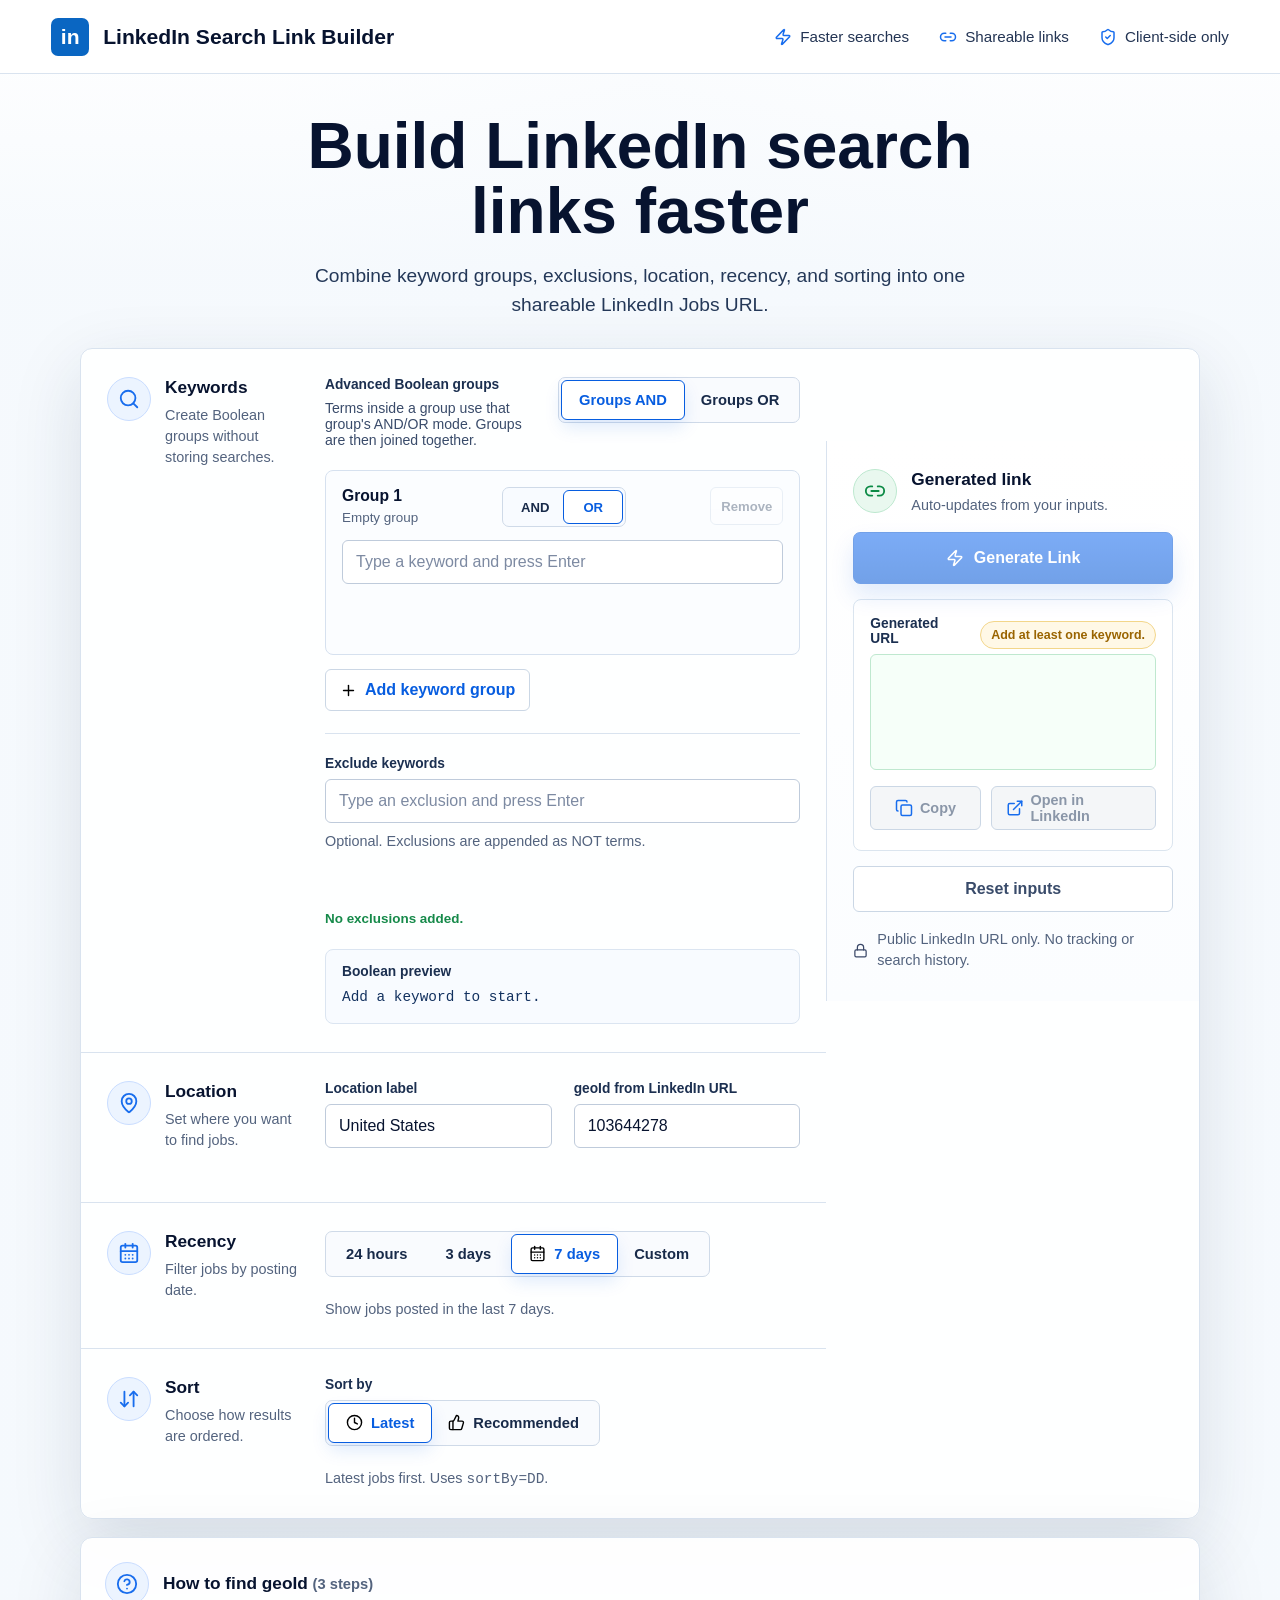
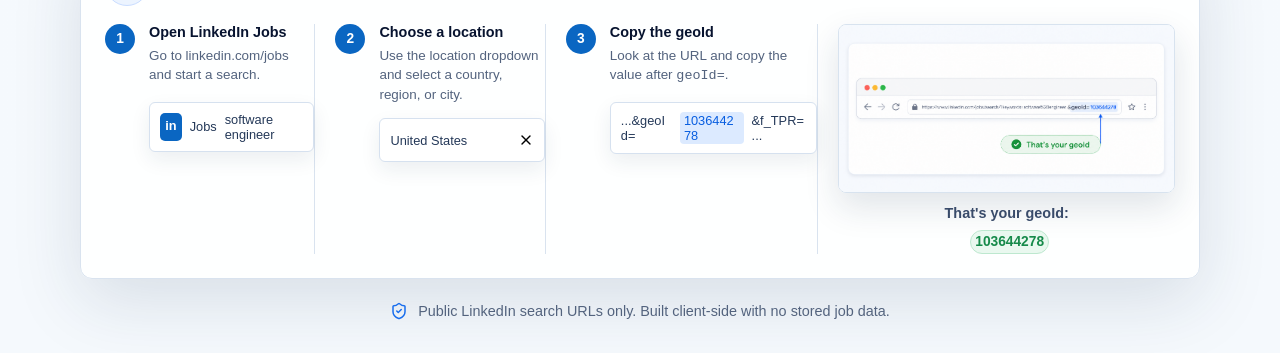
==== landing/url-builder/index.html @ 839e2a4b "Add LinkedIn search URL builder landing page" ====
<!doctype html>
<html lang="en">
  <head>
    <meta charset="utf-8">
    <meta name="viewport" content="width=device-width, initial-scale=1">
    <title>LinkedIn Search Link Builder</title>
    <meta
      name="description"
      content="Build deterministic LinkedIn Jobs search links from keyword groups, exclusions, location, recency, and sorting."
    >
    <link rel="stylesheet" href="./styles.css?v=advanced-boolean-2">
  </head>
  <body>
    <header class="topbar">
      <a class="brand" href="./" aria-label="LinkedIn Search Link Builder home">
        <span class="brand-mark">in</span>
        <span>LinkedIn Search Link Builder</span>
      </a>
      <nav class="topbar-signals" aria-label="Page benefits">
        <span><img src="./assets/icons/zap.svg" alt=""> Faster searches</span>
        <span><img src="./assets/icons/link-2.svg" alt=""> Shareable links</span>
        <span><img src="./assets/icons/shield-check.svg" alt=""> Client-side only</span>
      </nav>
    </header>

    <main>
      <section class="hero" aria-labelledby="page-title">
        <h1 id="page-title">Build LinkedIn search links faster</h1>
        <p>Combine keyword groups, exclusions, location, recency, and sorting into one shareable LinkedIn Jobs URL.</p>
      </section>

      <section class="builder-card builder-layout" aria-label="LinkedIn URL builder">
        <form class="builder-inputs" id="builder-form" novalidate>
          <section class="builder-row keywords-row" aria-labelledby="keywords-title">
            <aside class="row-label">
              <span class="row-icon"><img src="./assets/icons/search.svg" alt=""></span>
              <div>
                <h2 id="keywords-title">Keywords</h2>
                <p>Create Boolean groups without storing searches.</p>
              </div>
            </aside>

            <div class="row-main">
              <div class="mode-line">
                <div>
                  <span class="field-label">Advanced Boolean groups</span>
                  <p>Terms inside a group use that group's AND/OR mode. Groups are then joined together.</p>
                </div>
                <div class="segmented compact-segmented" role="radiogroup" aria-label="Join groups with">
                  <label>
                    <input type="radio" name="groupJoin" value="AND" checked>
                    <span>Groups AND</span>
                  </label>
                  <label>
                    <input type="radio" name="groupJoin" value="OR">
                    <span>Groups OR</span>
                  </label>
                </div>
              </div>

              <div class="group-stack" id="group-stack" aria-live="polite"></div>

              <button class="secondary-button add-group-button" id="add-group-button" type="button">
                <img src="./assets/icons/plus.svg" alt="">
                Add keyword group
              </button>

              <div class="divider"></div>

              <div class="term-block">
                <label class="field-label" for="exclude-input">Exclude keywords</label>
                <input id="exclude-input" class="term-input" type="text" autocomplete="off" placeholder="Type an exclusion and press Enter">
                <p class="hint">Optional. Exclusions are appended as NOT terms.</p>
                <div class="chips" id="exclude-chips" aria-live="polite"></div>
                <p class="chip-count" id="exclude-hint"></p>
              </div>

              <div class="boolean-preview">
                <span class="field-label">Boolean preview</span>
                <code id="keyword-preview">Add a keyword to start.</code>
              </div>
            </div>
          </section>

          <section class="builder-row" aria-labelledby="location-title">
            <aside class="row-label">
              <span class="row-icon"><img src="./assets/icons/map-pin.svg" alt=""></span>
              <div>
                <h2 id="location-title">Location</h2>
                <p>Set where you want to find jobs.</p>
              </div>
            </aside>

            <div class="row-main location-grid">
              <label>
                <span class="field-label">Location label</span>
                <input id="location-label" type="text" value="United States" autocomplete="off">
              </label>
              <label>
                <span class="field-label">geoId from LinkedIn URL</span>
                <input id="geo-id" type="text" inputmode="numeric" value="103644278" autocomplete="off">
                <span class="error-text" id="geo-error" role="alert"></span>
              </label>
            </div>
          </section>

          <section class="builder-row compact-row" aria-labelledby="recency-title">
            <aside class="row-label">
              <span class="row-icon"><img src="./assets/icons/calendar-days.svg" alt=""></span>
              <div>
                <h2 id="recency-title">Recency</h2>
                <p>Filter jobs by posting date.</p>
              </div>
            </aside>

            <div class="row-main compact-main">
              <div class="button-group" role="radiogroup" aria-label="Recency">
                <label><input type="radio" name="recency" value="1"><span>24 hours</span></label>
                <label><input type="radio" name="recency" value="3"><span>3 days</span></label>
                <label><input type="radio" name="recency" value="7" checked><span><img src="./assets/icons/calendar-days.svg" alt=""> 7 days</span></label>
                <label><input type="radio" name="recency" value="custom"><span>Custom</span></label>
              </div>
              <label class="custom-days" id="custom-days-wrap">
                <span class="field-label">Custom days</span>
                <input id="custom-days" type="number" min="1" step="1" value="14">
              </label>
              <p class="hint" id="recency-copy">Show jobs posted in the last 7 days.</p>
            </div>
          </section>

          <section class="builder-row compact-row" aria-labelledby="sort-title">
            <aside class="row-label">
              <span class="row-icon"><img src="./assets/icons/arrow-down-up.svg" alt=""></span>
              <div>
                <h2 id="sort-title">Sort</h2>
                <p>Choose how results are ordered.</p>
              </div>
            </aside>

            <div class="row-main compact-main">
              <span class="field-label sort-label">Sort by</span>
              <div class="button-group" role="radiogroup" aria-label="Sort order">
                <label><input type="radio" name="sortBy" value="DD" checked><span><img src="./assets/icons/clock.svg" alt=""> Latest</span></label>
                <label><input type="radio" name="sortBy" value="R"><span><img src="./assets/icons/thumbs-up.svg" alt=""> Recommended</span></label>
              </div>
              <p class="hint" id="sort-copy">Latest jobs first. Uses <code>sortBy=DD</code>.</p>
            </div>
          </section>
        </form>

        <aside class="generated-panel" aria-labelledby="output-title">
          <div class="generated-head">
            <span class="row-icon success"><img src="./assets/icons/link-2.svg" alt=""></span>
            <div>
              <h2 id="output-title">Generated link</h2>
              <p>Auto-updates from your inputs.</p>
            </div>
          </div>

          <button class="primary-button" id="generate-button" type="button">
            <img src="./assets/icons/zap.svg" alt="">
            Generate Link
          </button>

          <div class="url-card">
            <div class="url-card-head">
              <label for="generated-url">Generated URL</label>
              <span class="status" id="status-text">Need keywords</span>
            </div>
            <textarea id="generated-url" readonly rows="5" spellcheck="false"></textarea>
            <div class="action-grid">
              <button id="copy-button" type="button"><img src="./assets/icons/copy.svg" alt=""> Copy</button>
              <a id="open-link" href="#" target="_blank" rel="noreferrer"><img src="./assets/icons/external-link.svg" alt=""> Open in LinkedIn</a>
            </div>
          </div>

          <button class="reset-button" id="reset-button" type="button">Reset inputs</button>
          <p class="privacy-note"><img src="./assets/icons/lock.svg" alt=""> Public LinkedIn URL only. No tracking or search history.</p>
        </aside>
      </section>

      <section class="guide" id="geo-guide" aria-labelledby="guide-title">
        <div class="guide-heading">
          <span class="row-icon"><img src="./assets/icons/circle-help.svg" alt=""></span>
          <div>
            <h2 id="guide-title">How to find geoId <span>(3 steps)</span></h2>
          </div>
        </div>

        <div class="geo-steps">
          <article class="geo-step">
            <span class="step-number">1</span>
            <strong>Open LinkedIn Jobs</strong>
            <p>Go to linkedin.com/jobs and start a search.</p>
            <div class="mini-browser">
              <span class="brand-mark small">in</span>
              <span>Jobs</span>
              <span>software engineer</span>
            </div>
          </article>

          <article class="geo-step">
            <span class="step-number">2</span>
            <strong>Choose a location</strong>
            <p>Use the location dropdown and select a country, region, or city.</p>
            <div class="mini-select">United States <img src="./assets/icons/x.svg" alt=""></div>
          </article>

          <article class="geo-step">
            <span class="step-number">3</span>
            <strong>Copy the geoId</strong>
            <p>Look at the URL and copy the value after <code>geoId=</code>.</p>
            <div class="mini-url">...&amp;geoId=<mark>103644278</mark>&amp;f_TPR=...</div>
          </article>

          <figure class="guide-visual">
            <img class="guide-art" src="./assets/geoid-guide.png" alt="Browser URL illustration highlighting a LinkedIn geoId parameter">
            <figcaption>
              <strong>That's your geoId:</strong> <mark>103644278</mark>
            </figcaption>
          </figure>
        </div>
      </section>

      <footer class="footer-note">
        <img src="./assets/icons/shield-check.svg" alt="">
        <span>Public LinkedIn search URLs only. Built client-side with no stored job data.</span>
      </footer>
    </main>

    <script src="./app.js?v=advanced-boolean-2" defer></script>
  </body>
</html>
---- landing/url-builder/styles.css ----
:root {
  color-scheme: light;
  --page: #f5f9fd;
  --ink: #07132f;
  --muted: #53637e;
  --faint: #eef4fa;
  --line: #d9e3ef;
  --panel: #ffffff;
  --blue: #0a66c2;
  --blue-strong: #075de0;
  --blue-soft: #ecf4ff;
  --green: #168a4a;
  --green-soft: #e9f8ef;
  --amber: #9a6400;
  --shadow: 0 22px 70px rgba(26, 48, 78, 0.13);
  --radius: 8px;
  font-family: "Aptos", "Segoe UI", sans-serif;
}

* {
  box-sizing: border-box;
}

html {
  scroll-behavior: smooth;
}

body {
  margin: 0;
  color: var(--ink);
  background:
    linear-gradient(180deg, rgba(255, 255, 255, 0.9) 0, rgba(245, 249, 253, 0.96) 270px, var(--page) 100%),
    radial-gradient(circle at 50% 90px, rgba(10, 102, 194, 0.11), transparent 360px);
}

button,
input,
textarea {
  font: inherit;
}

img {
  display: block;
}

.topbar {
  position: sticky;
  top: 0;
  z-index: 5;
  display: flex;
  align-items: center;
  justify-content: space-between;
  gap: 24px;
  min-height: 74px;
  padding: 0 clamp(22px, 4vw, 64px);
  background: rgba(255, 255, 255, 0.88);
  border-bottom: 1px solid var(--line);
  backdrop-filter: blur(18px);
}

.brand {
  display: inline-flex;
  align-items: center;
  gap: 14px;
  min-width: 280px;
  color: var(--ink);
  font-size: 1.32rem;
  font-weight: 800;
  text-decoration: none;
}

.brand-mark {
  display: grid;
  width: 38px;
  height: 38px;
  place-items: center;
  color: #fff;
  background: var(--blue);
  border-radius: 7px;
  font-weight: 850;
  line-height: 1;
}

.topbar-signals {
  display: flex;
  align-items: center;
  flex-wrap: wrap;
  justify-content: flex-end;
  gap: 30px;
  color: #243554;
  font-size: 0.95rem;
}

.topbar-signals span {
  display: inline-flex;
  align-items: center;
  gap: 8px;
  white-space: nowrap;
}

a:focus-visible,
button:focus-visible,
input:focus-visible,
textarea:focus-visible,
.segmented input:focus-visible + span,
.button-group input:focus-visible + span {
  outline: 3px solid rgba(7, 93, 224, 0.36);
  outline-offset: 3px;
}

.topbar-signals img,
.helper-box img,
.primary-button img,
.url-line img,
.action-grid img,
.privacy-note img,
.footer-note img {
  width: 18px;
  height: 18px;
  filter: invert(32%) sepia(99%) saturate(2577%) hue-rotate(207deg) brightness(94%) contrast(98%);
}

main {
  width: min(1120px, calc(100% - 34px));
  margin: 0 auto;
  padding: 40px 0 32px;
}

.hero {
  max-width: 820px;
  margin: 0 auto 28px;
  text-align: center;
}

.hero h1 {
  margin: 0;
  font-size: clamp(2.45rem, 5vw, 4.05rem);
  line-height: 1.02;
  letter-spacing: 0;
}

.hero p {
  max-width: 690px;
  margin: 16px auto 0;
  color: #243858;
  font-size: 1.2rem;
  line-height: 1.55;
}

.builder-card,
.guide {
  background: rgba(255, 255, 255, 0.94);
  border: 1px solid var(--line);
  border-radius: 12px;
  box-shadow: var(--shadow);
}

.builder-card {
  overflow: hidden;
}

.builder-layout {
  display: grid;
  grid-template-columns: minmax(0, 2fr) minmax(320px, 1fr);
  align-items: start;
}

.builder-inputs {
  min-width: 0;
}

.builder-row {
  display: grid;
  grid-template-columns: 190px minmax(0, 1fr);
  gap: 28px;
  padding: 28px 26px;
  border-bottom: 1px solid var(--line);
}

.compact-row,
.generate-row {
  grid-template-columns: 190px minmax(0, 1fr);
}

.builder-row:last-child {
  border-bottom: 0;
}

.row-label {
  display: flex;
  gap: 14px;
  align-items: flex-start;
}

.row-icon {
  display: grid;
  flex: 0 0 auto;
  width: 44px;
  height: 44px;
  place-items: center;
  background: var(--blue-soft);
  border: 1px solid #c9ddff;
  border-radius: 999px;
}

.row-icon.success {
  background: var(--green-soft);
  border-color: #bde8cf;
}

.row-icon img {
  width: 22px;
  height: 22px;
  filter: invert(32%) sepia(99%) saturate(2577%) hue-rotate(207deg) brightness(94%) contrast(98%);
}

.row-icon.success img {
  filter: invert(39%) sepia(94%) saturate(512%) hue-rotate(98deg) brightness(85%) contrast(91%);
}

h2,
h3,
p {
  margin-top: 0;
}

.row-label h2,
.guide h2 {
  margin-bottom: 7px;
  font-size: 1.08rem;
}

.row-label p,
.hint,
.states-panel small,
.helper-box p,
.privacy-note,
.guide li span,
.footer-note {
  color: var(--muted);
  font-size: 0.9rem;
  line-height: 1.45;
}

.row-main {
  min-width: 0;
}

.mode-line {
  display: flex;
  align-items: flex-start;
  justify-content: space-between;
  gap: 22px;
  margin-bottom: 22px;
}

.mode-line p {
  margin: 7px 0 0;
  color: #394b6a;
  font-size: 0.88rem;
}

.field-label,
.url-card label {
  display: block;
  margin-bottom: 8px;
  color: #1b2f50;
  font-size: 0.86rem;
  font-weight: 760;
}

.segmented,
.button-group {
  display: inline-flex;
  padding: 3px;
  background: #f9fbfe;
  border: 1px solid #cfdae8;
  border-radius: 7px;
}

.segmented label,
.button-group label {
  cursor: pointer;
}

.segmented input,
.button-group input {
  position: absolute;
  opacity: 0;
  pointer-events: none;
}

.segmented span,
.button-group span {
  display: inline-flex;
  align-items: center;
  justify-content: center;
  gap: 8px;
  min-width: 88px;
  min-height: 38px;
  padding: 0 17px;
  color: #182a49;
  border-radius: 5px;
  font-size: 0.92rem;
  font-weight: 760;
  white-space: nowrap;
}

.compact-segmented span {
  min-width: 112px;
}

.button-group img {
  width: 17px;
  height: 17px;
}

.segmented input:checked + span,
.button-group input:checked + span {
  color: var(--blue-strong);
  background: #fff;
  outline: 1px solid var(--blue-strong);
  box-shadow: 0 8px 18px rgba(7, 93, 224, 0.13);
}

.term-block + .divider {
  margin: 22px 0;
}

.divider {
  height: 1px;
  background: var(--line);
}

.group-stack {
  display: grid;
  gap: 14px;
}

.keyword-group {
  padding: 16px;
  background: #fbfdff;
  border: 1px solid #d6e1ef;
  border-radius: 8px;
}

.keyword-group-head {
  display: flex;
  align-items: flex-start;
  justify-content: space-between;
  gap: 14px;
  margin-bottom: 13px;
}

.keyword-group h3 {
  margin: 0 0 5px;
  font-size: 0.98rem;
}

.keyword-group p {
  margin: 0;
  color: var(--muted);
  font-size: 0.84rem;
}

.group-controls {
  display: inline-flex;
  flex: 0 0 auto;
  padding: 3px;
  background: #f8fbff;
  border: 1px solid #cfdae8;
  border-radius: 7px;
}

.group-controls input {
  position: absolute;
  opacity: 0;
  pointer-events: none;
}

.group-controls span {
  display: inline-flex;
  align-items: center;
  justify-content: center;
  min-width: 58px;
  min-height: 32px;
  padding: 0 10px;
  color: #182a49;
  border-radius: 5px;
  font-size: 0.82rem;
  font-weight: 780;
}

.group-controls input:checked + span {
  color: var(--blue-strong);
  background: #fff;
  outline: 1px solid var(--blue-strong);
}

.icon-button {
  min-height: 38px;
  padding: 0 10px;
  color: #4b5b73;
  background: #fff;
  border: 1px solid #d2ddea;
  border-radius: 6px;
  font-size: 0.82rem;
  font-weight: 760;
  cursor: pointer;
}

.icon-button:disabled {
  cursor: not-allowed;
  opacity: 0.45;
}

.secondary-button,
.reset-button {
  display: inline-flex;
  align-items: center;
  justify-content: center;
  gap: 8px;
  min-height: 42px;
  color: var(--blue-strong);
  background: #fff;
  border: 1px solid #cbd7e5;
  border-radius: 6px;
  font-weight: 760;
  cursor: pointer;
}

.secondary-button {
  margin-top: 14px;
  padding: 0 14px;
}

.secondary-button img {
  width: 17px;
  height: 17px;
}

.term-input,
.location-grid input,
.custom-days input,
.url-card textarea {
  width: 100%;
  color: var(--ink);
  background: #fff;
  border: 1px solid #bfcbdb;
  border-radius: 6px;
  outline: 0;
}

.term-input,
.location-grid input,
.custom-days input {
  height: 44px;
  padding: 0 13px;
}

.term-input::placeholder {
  color: #7d8aa2;
}

.term-input:focus,
.location-grid input:focus,
.custom-days input:focus,
.url-card textarea:focus {
  border-color: var(--blue-strong);
  box-shadow: 0 0 0 3px rgba(7, 93, 224, 0.13);
}

.hint {
  margin: 8px 0 0;
}

.chips {
  display: flex;
  flex-wrap: wrap;
  gap: 9px;
  min-height: 38px;
  margin-top: 16px;
}

.chip {
  display: inline-flex;
  align-items: center;
  max-width: 100%;
  gap: 8px;
  padding: 8px 11px;
  color: #014eb7;
  background: var(--blue-soft);
  border: 1px solid #c9dcff;
  border-radius: 6px;
  font-size: 0.9rem;
  font-weight: 700;
}

.chip.exclude {
  color: #28344d;
  background: #f7f9fc;
  border-color: #d9e1ec;
}

.chip span {
  overflow-wrap: anywhere;
}

.chip button {
  display: grid;
  width: 20px;
  height: 20px;
  place-items: center;
  padding: 0;
  color: currentColor;
  background: transparent;
  border: 0;
  border-radius: 999px;
  cursor: pointer;
}

.chip button:hover,
.chip button:focus-visible {
  background: rgba(1, 78, 183, 0.1);
}

.chip-count {
  min-height: 20px;
  margin: 5px 0 0;
  color: var(--green);
  font-size: 0.84rem;
  font-weight: 650;
}

.add-group-button + .divider {
  margin: 22px 0;
}

.boolean-preview {
  margin-top: 18px;
  padding: 14px 16px;
  background: #f8fbff;
  border: 1px solid #dbe5f1;
  border-radius: 8px;
}

.boolean-preview code {
  display: block;
  overflow-wrap: anywhere;
  color: #12315f;
  font-size: 0.9rem;
  line-height: 1.52;
}

.states-panel,
.helper-box {
  align-self: start;
  padding: 22px;
  background: #fbfdff;
  border: 1px solid #d6e1ef;
  border-radius: 8px;
}

.states-panel h3 {
  margin-bottom: 18px;
  font-size: 0.98rem;
}

.state-demo + .state-demo {
  margin-top: 22px;
}

.state-demo span {
  display: block;
  margin-bottom: 9px;
  font-size: 0.84rem;
  font-weight: 780;
}

.demo-input {
  min-height: 40px;
  padding: 12px 13px;
  color: #76849e;
  background: #fff;
  border: 1px solid #bfcbdc;
  border-radius: 6px;
  font-size: 0.86rem;
}

.demo-input.active {
  color: var(--ink);
  border-color: var(--blue-strong);
  box-shadow: 0 0 0 3px rgba(7, 93, 224, 0.1);
}

.demo-chip {
  display: inline-flex;
  align-items: center;
  gap: 8px;
  padding: 9px 11px;
  color: #014eb7;
  background: var(--blue-soft);
  border: 1px solid #c9dcff;
  border-radius: 6px;
  font-size: 0.86rem;
  font-weight: 700;
}

.demo-chip img {
  width: 14px;
  height: 14px;
}

.state-demo small {
  display: block;
  margin-top: 9px;
}

.location-grid {
  display: grid;
  grid-template-columns: repeat(2, minmax(0, 1fr));
  gap: 22px;
}

.error-text {
  display: block;
  min-height: 20px;
  margin-top: 6px;
  color: #b42318;
  font-size: 0.82rem;
}

.helper-box div {
  display: flex;
  align-items: center;
  gap: 8px;
  color: var(--blue-strong);
}

.helper-box p {
  margin: 10px 0 12px;
}

.helper-box a {
  color: var(--blue-strong);
  font-size: 0.88rem;
  font-weight: 760;
  text-decoration: none;
}

.compact-main {
  display: flex;
  flex-wrap: wrap;
  align-items: center;
  gap: 14px;
}

.compact-main .hint {
  flex-basis: 100%;
}

.sort-label {
  flex-basis: 100%;
  margin-bottom: -6px;
}

.custom-days {
  display: none;
  width: 140px;
}

.custom-days.is-visible {
  display: block;
}

.generate-row {
  background: linear-gradient(180deg, #fff, #fbfdff);
}

.generated-panel {
  position: sticky;
  top: 92px;
  display: grid;
  grid-template-rows: auto auto minmax(190px, auto) auto auto;
  gap: 15px;
  min-width: 0;
  min-height: 560px;
  padding: 28px 26px;
  background: linear-gradient(180deg, #ffffff, #fbfdff);
  border-left: 1px solid var(--line);
}

.generated-head {
  display: flex;
  align-items: flex-start;
  gap: 14px;
}

.generated-head h2 {
  margin: 0 0 7px;
  font-size: 1.08rem;
}

.generated-head p {
  margin: 0;
  color: var(--muted);
  font-size: 0.9rem;
}

.output-main {
  display: grid;
  gap: 15px;
}

.primary-button {
  display: inline-flex;
  align-items: center;
  justify-content: center;
  gap: 10px;
  min-height: 48px;
  width: 100%;
  color: #fff;
  background: linear-gradient(180deg, #1269f0, #0055d6);
  border: 1px solid #0055d6;
  border-radius: 7px;
  box-shadow: 0 12px 24px rgba(7, 93, 224, 0.22);
  font-weight: 800;
  cursor: pointer;
}

.primary-button img {
  filter: brightness(0) invert(1);
}

.primary-button:disabled {
  cursor: not-allowed;
  opacity: 0.55;
}

.url-card {
  padding: 16px;
  background: #fff;
  border: 1px solid #dbe5ef;
  border-radius: 8px;
  min-height: 188px;
}

.url-card-head {
  display: flex;
  align-items: center;
  justify-content: space-between;
  gap: 14px;
}

.status {
  display: inline-flex;
  align-items: center;
  min-height: 28px;
  padding: 0 10px;
  color: var(--amber);
  background: #fff8e6;
  border: 1px solid #f3d68a;
  border-radius: 999px;
  font-size: 0.78rem;
  font-weight: 760;
  white-space: nowrap;
}

.status.ready,
.status.copied {
  color: var(--green);
  background: var(--green-soft);
  border-color: #bde8cf;
}

.url-line {
  display: grid;
  grid-template-columns: minmax(0, 1fr) minmax(92px, auto) minmax(150px, auto);
  gap: 10px;
  align-items: stretch;
}

.url-card textarea {
  min-height: 94px;
  padding: 12px;
  color: #086232;
  background: #f6fff9;
  border-color: #bfe8cf;
  resize: none;
}

.action-grid {
  display: grid;
  grid-template-columns: 0.8fr 1.2fr;
  gap: 10px;
  margin-top: 12px;
}

.url-line button,
.url-line a,
.action-grid button,
.action-grid a {
  display: inline-flex;
  align-items: center;
  justify-content: center;
  gap: 7px;
  min-height: 44px;
  padding: 0 14px;
  color: var(--blue-strong);
  background: #fff;
  border: 1px solid #cbd7e5;
  border-radius: 6px;
  font-size: 0.9rem;
  font-weight: 760;
  text-decoration: none;
  cursor: pointer;
}

.url-line button:disabled,
.url-line a.is-disabled,
.action-grid button:disabled,
.action-grid a.is-disabled {
  pointer-events: none;
  color: #8a96a8;
  background: #f4f6f8;
}

.reset-button {
  width: 100%;
  color: #394b6a;
}

.privacy-note {
  display: flex;
  align-items: center;
  gap: 9px;
  margin: 0;
}

.privacy-note img {
  width: 15px;
  height: 15px;
  filter: invert(26%) sepia(22%) saturate(1017%) hue-rotate(184deg) brightness(89%) contrast(86%);
}

.guide {
  margin-top: 18px;
  padding: 24px;
}

.guide-heading {
  display: flex;
  align-items: center;
  gap: 14px;
  margin-bottom: 18px;
}

.guide-heading h2 {
  margin: 0;
}

.guide-heading h2 span {
  color: var(--muted);
  font-size: 0.92rem;
  font-weight: 650;
}

.eyebrow {
  margin: 0 0 6px;
  color: var(--blue);
  font-size: 0.78rem;
  font-weight: 800;
  letter-spacing: 0;
  text-transform: uppercase;
}

.guide ol {
  display: grid;
  grid-template-columns: repeat(3, minmax(0, 1fr));
  gap: 20px;
  margin: 18px 0 0;
  padding: 0;
  list-style: none;
}

.geo-steps {
  display: grid;
  grid-template-columns: 1fr 1fr 1.2fr 1.6fr;
  gap: 20px;
  align-items: stretch;
}

.geo-step {
  position: relative;
  min-width: 0;
  padding-left: 44px;
  border-right: 1px solid var(--line);
}

.geo-step strong {
  display: block;
  margin-bottom: 8px;
  font-size: 0.92rem;
}

.geo-step p {
  min-height: 42px;
  margin: 0 0 14px;
  color: var(--muted);
  font-size: 0.84rem;
  line-height: 1.45;
}

.step-number {
  position: absolute;
  left: 0;
  top: 0;
  display: grid;
  width: 30px;
  height: 30px;
  place-items: center;
  color: #fff;
  background: var(--blue);
  border-radius: 999px;
  font-size: 0.86rem;
  font-weight: 850;
}

.mini-browser,
.mini-select,
.mini-url {
  display: flex;
  align-items: center;
  gap: 8px;
  min-height: 44px;
  padding: 9px 10px;
  background: #fff;
  border: 1px solid #d6e1ef;
  border-radius: 6px;
  box-shadow: 0 8px 20px rgba(26, 48, 78, 0.08);
  color: #243858;
  font-size: 0.8rem;
}

.brand-mark.small {
  width: 28px;
  height: 28px;
  border-radius: 5px;
}

.mini-select {
  justify-content: space-between;
}

.mini-select img {
  width: 16px;
  height: 16px;
}

.mini-url {
  overflow-wrap: anywhere;
}

mark {
  padding: 1px 4px;
  color: #075de0;
  background: #dceaff;
  border-radius: 4px;
}

.guide li {
  position: relative;
  min-width: 0;
  padding-left: 42px;
}

.guide li::before {
  position: absolute;
  left: 0;
  top: 0;
  display: grid;
  width: 30px;
  height: 30px;
  place-items: center;
  color: #fff;
  background: var(--blue);
  border-radius: 999px;
  font-size: 0.86rem;
  font-weight: 850;
  content: counter(list-item);
}

.guide strong {
  display: block;
  margin-bottom: 6px;
  font-size: 0.9rem;
}

.guide-visual {
  margin: 0;
  text-align: center;
}

.guide-art {
  width: 100%;
  border: 1px solid #d8e3ef;
  border-radius: 8px;
  box-shadow: 0 14px 34px rgba(26, 48, 78, 0.13);
}

.guide-visual figcaption {
  margin-top: 10px;
  color: #394b6a;
  font-size: 0.86rem;
  line-height: 1.45;
}

.guide-visual figcaption mark {
  display: inline-block;
  margin-left: 6px;
  color: var(--green);
  background: var(--green-soft);
  border: 1px solid #bde8cf;
  border-radius: 999px;
  font-weight: 760;
}

.footer-note {
  display: flex;
  align-items: center;
  justify-content: center;
  gap: 10px;
  padding: 22px 0 0;
}

@media (max-width: 1030px) {
  .topbar {
    align-items: flex-start;
    flex-direction: column;
    padding-top: 16px;
    padding-bottom: 16px;
  }

  .brand {
    min-width: 0;
  }

  .topbar-signals {
    justify-content: flex-start;
    gap: 10px 22px;
  }

  .builder-layout {
    grid-template-columns: 1fr;
  }

  .generated-panel {
    border-top: 1px solid var(--line);
    border-left: 0;
  }

  .builder-row,
  .compact-row,
  .generate-row {
    grid-template-columns: 180px minmax(0, 1fr);
  }

  .keywords-row {
    grid-template-columns: 180px minmax(0, 1fr);
  }

  .states-panel,
  .helper-box {
    grid-column: 2;
  }

  .geo-steps {
    grid-template-columns: 1fr 1fr;
  }

  .geo-step:nth-child(2) {
    border-right: 0;
  }
}

@media (max-width: 760px) {
  .topbar {
    position: static;
    padding: 18px;
  }

  .topbar-signals {
    justify-content: flex-start;
    gap: 10px 18px;
  }

  main {
    width: min(100% - 24px, 1120px);
    padding-top: 30px;
  }

  .hero {
    text-align: left;
  }

  .hero h1 {
    font-size: clamp(2.15rem, 11vw, 3rem);
  }

  .hero p {
    font-size: 1rem;
  }

  .builder-row,
  .compact-row,
  .generate-row,
  .keywords-row {
    grid-template-columns: 1fr;
    gap: 18px;
    padding: 22px 18px;
  }

  .states-panel,
  .helper-box {
    grid-column: auto;
  }

  .mode-line,
  .url-card-head {
    flex-direction: column;
    align-items: stretch;
  }

  .segmented,
  .button-group {
    display: grid;
    grid-template-columns: repeat(2, minmax(0, 1fr));
    width: 100%;
  }

  .segmented span,
  .button-group span {
    min-width: 0;
  }

  .location-grid,
  .url-line,
  .guide ol,
  .geo-steps,
  .action-grid {
    grid-template-columns: 1fr;
  }

  .keyword-group-head {
    flex-direction: column;
  }

  .group-controls {
    width: 100%;
  }

  .group-controls label {
    flex: 1;
  }

  .group-controls span {
    width: 100%;
  }

  .geo-step {
    border-right: 0;
    border-bottom: 1px solid var(--line);
    padding-bottom: 18px;
  }

  .guide {
    padding: 20px 18px;
  }

  .guide-visual {
    order: -1;
  }
}
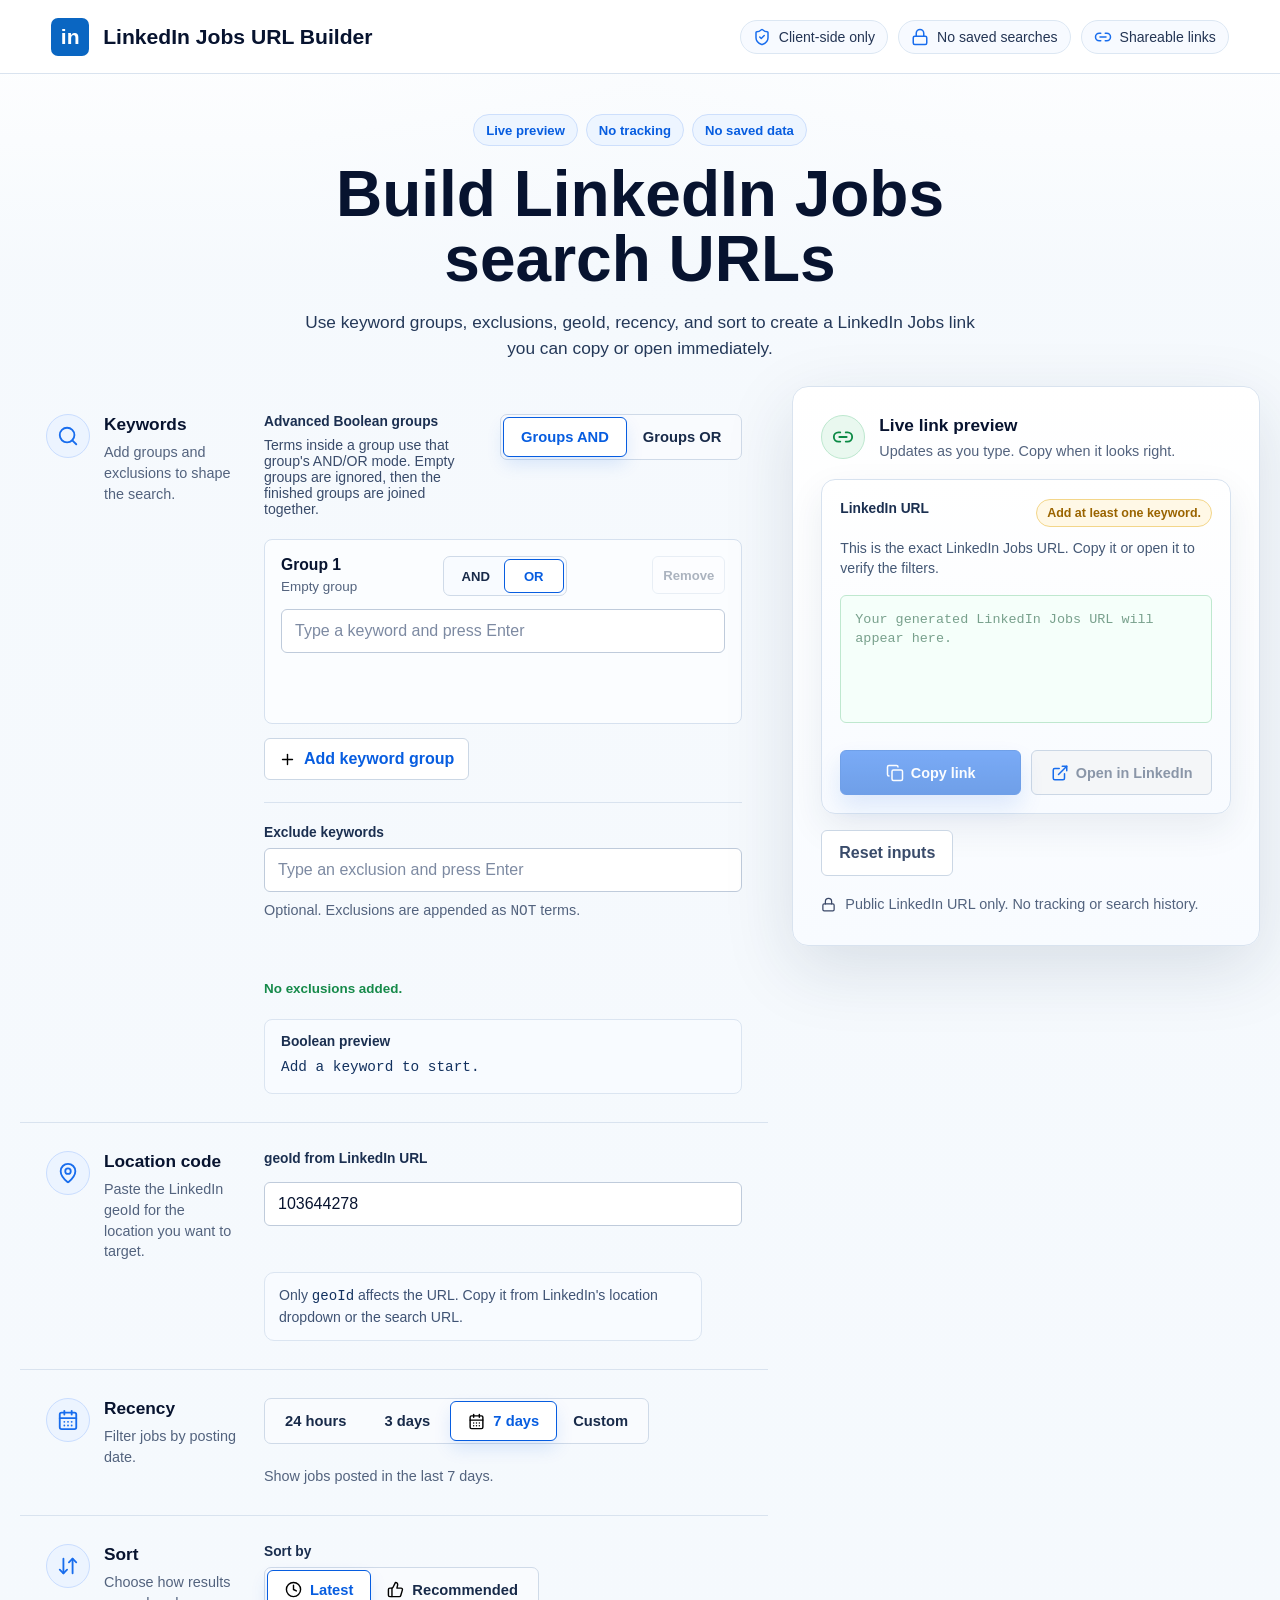
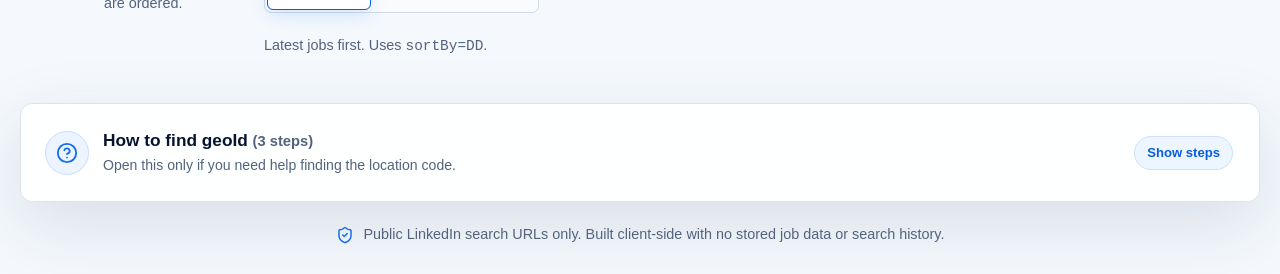
==== commit d88fcb87: "Improve url builder landing layout" ====
--- a/landing/url-builder/index.html
+++ b/landing/url-builder/index.html
@@ -3,40 +3,45 @@
   <head>
     <meta charset="utf-8">
     <meta name="viewport" content="width=device-width, initial-scale=1">
-    <title>LinkedIn Search Link Builder</title>
+    <title>LinkedIn Jobs URL Builder</title>
     <meta
       name="description"
-      content="Build deterministic LinkedIn Jobs search links from keyword groups, exclusions, location, recency, and sorting."
+      content="Build LinkedIn Jobs search URLs from keyword groups, exclusions, geoId, recency, and sort. Client-side only."
     >
     <link rel="stylesheet" href="./styles.css?v=advanced-boolean-2">
   </head>
   <body>
     <header class="topbar">
-      <a class="brand" href="./" aria-label="LinkedIn Search Link Builder home">
+      <a class="brand" href="./" aria-label="LinkedIn Jobs URL Builder home">
         <span class="brand-mark">in</span>
-        <span>LinkedIn Search Link Builder</span>
+        <span>LinkedIn Jobs URL Builder</span>
       </a>
       <nav class="topbar-signals" aria-label="Page benefits">
-        <span><img src="./assets/icons/zap.svg" alt=""> Faster searches</span>
+        <span><img src="./assets/icons/shield-check.svg" alt=""> Client-side only</span>
+        <span><img src="./assets/icons/lock.svg" alt=""> No saved searches</span>
         <span><img src="./assets/icons/link-2.svg" alt=""> Shareable links</span>
-        <span><img src="./assets/icons/shield-check.svg" alt=""> Client-side only</span>
       </nav>
     </header>
 
     <main>
       <section class="hero" aria-labelledby="page-title">
-        <h1 id="page-title">Build LinkedIn search links faster</h1>
-        <p>Combine keyword groups, exclusions, location, recency, and sorting into one shareable LinkedIn Jobs URL.</p>
+        <div class="hero-eyebrow">
+          <span>Live preview</span>
+          <span>No tracking</span>
+          <span>No saved data</span>
+        </div>
+        <h1 id="page-title">Build LinkedIn Jobs search URLs</h1>
+        <p>Use keyword groups, exclusions, geoId, recency, and sort to create a LinkedIn Jobs link you can copy or open immediately.</p>
       </section>
 
-      <section class="builder-card builder-layout" aria-label="LinkedIn URL builder">
+      <section class="builder-layout" aria-label="LinkedIn URL builder">
         <form class="builder-inputs" id="builder-form" novalidate>
           <section class="builder-row keywords-row" aria-labelledby="keywords-title">
             <aside class="row-label">
               <span class="row-icon"><img src="./assets/icons/search.svg" alt=""></span>
               <div>
                 <h2 id="keywords-title">Keywords</h2>
-                <p>Create Boolean groups without storing searches.</p>
+                <p>Add groups and exclusions to shape the search.</p>
               </div>
             </aside>
 
@@ -44,7 +49,7 @@
               <div class="mode-line">
                 <div>
                   <span class="field-label">Advanced Boolean groups</span>
-                  <p>Terms inside a group use that group's AND/OR mode. Groups are then joined together.</p>
+                  <p>Terms inside a group use that group's AND/OR mode. Empty groups are ignored, then the finished groups are joined together.</p>
                 </div>
                 <div class="segmented compact-segmented" role="radiogroup" aria-label="Join groups with">
                   <label>
@@ -70,14 +75,14 @@
               <div class="term-block">
                 <label class="field-label" for="exclude-input">Exclude keywords</label>
                 <input id="exclude-input" class="term-input" type="text" autocomplete="off" placeholder="Type an exclusion and press Enter">
-                <p class="hint">Optional. Exclusions are appended as NOT terms.</p>
+                <p class="hint">Optional. Exclusions are appended as <code>NOT</code> terms.</p>
                 <div class="chips" id="exclude-chips" aria-live="polite"></div>
                 <p class="chip-count" id="exclude-hint"></p>
               </div>
 
               <div class="boolean-preview">
                 <span class="field-label">Boolean preview</span>
-                <code id="keyword-preview">Add a keyword to start.</code>
+                <code id="keyword-preview">Add keywords to preview the Boolean structure.</code>
               </div>
             </div>
           </section>
@@ -86,21 +91,18 @@
             <aside class="row-label">
               <span class="row-icon"><img src="./assets/icons/map-pin.svg" alt=""></span>
               <div>
-                <h2 id="location-title">Location</h2>
-                <p>Set where you want to find jobs.</p>
-              </div>
-            </aside>
-
-            <div class="row-main location-grid">
-              <label>
-                <span class="field-label">Location label</span>
-                <input id="location-label" type="text" value="United States" autocomplete="off">
-              </label>
-              <label>
+                <h2 id="location-title">Location code</h2>
+                <p>Paste the LinkedIn geoId for the location you want to target.</p>
+              </div>
+            </aside>
+
+            <div class="row-main location-stack">
+              <label class="field-block">
                 <span class="field-label">geoId from LinkedIn URL</span>
                 <input id="geo-id" type="text" inputmode="numeric" value="103644278" autocomplete="off">
                 <span class="error-text" id="geo-error" role="alert"></span>
               </label>
+              <p class="field-note">Only <code>geoId</code> affects the URL. Copy it from LinkedIn's location dropdown or the search URL.</p>
             </div>
           </section>
 
@@ -152,24 +154,20 @@
           <div class="generated-head">
             <span class="row-icon success"><img src="./assets/icons/link-2.svg" alt=""></span>
             <div>
-              <h2 id="output-title">Generated link</h2>
-              <p>Auto-updates from your inputs.</p>
+              <h2 id="output-title">Live link preview</h2>
+              <p>Updates as you type. Copy when it looks right.</p>
             </div>
           </div>
 
-          <button class="primary-button" id="generate-button" type="button">
-            <img src="./assets/icons/zap.svg" alt="">
-            Generate Link
-          </button>
-
-          <div class="url-card">
+          <div class="preview-slab">
             <div class="url-card-head">
-              <label for="generated-url">Generated URL</label>
-              <span class="status" id="status-text">Need keywords</span>
-            </div>
-            <textarea id="generated-url" readonly rows="5" spellcheck="false"></textarea>
+              <label for="generated-url">LinkedIn URL</label>
+              <span class="status" id="status-text" aria-live="polite">Need keywords</span>
+            </div>
+            <p class="preview-copy">This is the exact LinkedIn Jobs URL. Copy it or open it to verify the filters.</p>
+            <textarea id="generated-url" readonly rows="5" spellcheck="false" aria-label="Generated LinkedIn Jobs URL" placeholder="Your generated LinkedIn Jobs URL will appear here."></textarea>
             <div class="action-grid">
-              <button id="copy-button" type="button"><img src="./assets/icons/copy.svg" alt=""> Copy</button>
+              <button id="copy-button" type="button"><img src="./assets/icons/copy.svg" alt=""> Copy link</button>
               <a id="open-link" href="#" target="_blank" rel="noreferrer"><img src="./assets/icons/external-link.svg" alt=""> Open in LinkedIn</a>
             </div>
           </div>
@@ -180,51 +178,55 @@
       </section>
 
       <section class="guide" id="geo-guide" aria-labelledby="guide-title">
-        <div class="guide-heading">
-          <span class="row-icon"><img src="./assets/icons/circle-help.svg" alt=""></span>
-          <div>
-            <h2 id="guide-title">How to find geoId <span>(3 steps)</span></h2>
+        <details class="geo-help">
+          <summary class="guide-heading">
+            <span class="row-icon"><img src="./assets/icons/circle-help.svg" alt=""></span>
+            <div>
+              <h2 id="guide-title">How to find geoId <span>(3 steps)</span></h2>
+              <p>Open this only if you need help finding the location code.</p>
+            </div>
+            <span class="guide-summary-copy">Show steps</span>
+          </summary>
+
+          <div class="geo-steps">
+            <article class="geo-step">
+              <span class="step-number">1</span>
+              <strong>Open LinkedIn Jobs</strong>
+              <p>Go to linkedin.com/jobs and start a search.</p>
+              <div class="mini-browser">
+                <span class="brand-mark small">in</span>
+                <span>Jobs</span>
+                <span>software engineer</span>
+              </div>
+            </article>
+
+            <article class="geo-step">
+              <span class="step-number">2</span>
+              <strong>Choose a location</strong>
+              <p>Use the location dropdown and select a country, region, or city.</p>
+              <div class="mini-select">United States <img src="./assets/icons/x.svg" alt=""></div>
+            </article>
+
+            <article class="geo-step">
+              <span class="step-number">3</span>
+              <strong>Copy the geoId</strong>
+              <p>Look at the URL and copy the value after <code>geoId=</code>.</p>
+              <div class="mini-url">...&amp;geoId=<mark>103644278</mark>&amp;f_TPR=...</div>
+            </article>
+
+            <figure class="guide-visual">
+              <img class="guide-art" src="./assets/geoid-guide.png" alt="Browser URL illustration highlighting a LinkedIn geoId parameter">
+              <figcaption>
+                <strong>That's your geoId:</strong> <mark>103644278</mark>
+              </figcaption>
+            </figure>
           </div>
-        </div>
-
-        <div class="geo-steps">
-          <article class="geo-step">
-            <span class="step-number">1</span>
-            <strong>Open LinkedIn Jobs</strong>
-            <p>Go to linkedin.com/jobs and start a search.</p>
-            <div class="mini-browser">
-              <span class="brand-mark small">in</span>
-              <span>Jobs</span>
-              <span>software engineer</span>
-            </div>
-          </article>
-
-          <article class="geo-step">
-            <span class="step-number">2</span>
-            <strong>Choose a location</strong>
-            <p>Use the location dropdown and select a country, region, or city.</p>
-            <div class="mini-select">United States <img src="./assets/icons/x.svg" alt=""></div>
-          </article>
-
-          <article class="geo-step">
-            <span class="step-number">3</span>
-            <strong>Copy the geoId</strong>
-            <p>Look at the URL and copy the value after <code>geoId=</code>.</p>
-            <div class="mini-url">...&amp;geoId=<mark>103644278</mark>&amp;f_TPR=...</div>
-          </article>
-
-          <figure class="guide-visual">
-            <img class="guide-art" src="./assets/geoid-guide.png" alt="Browser URL illustration highlighting a LinkedIn geoId parameter">
-            <figcaption>
-              <strong>That's your geoId:</strong> <mark>103644278</mark>
-            </figcaption>
-          </figure>
-        </div>
+        </details>
       </section>
 
       <footer class="footer-note">
         <img src="./assets/icons/shield-check.svg" alt="">
-        <span>Public LinkedIn search URLs only. Built client-side with no stored job data.</span>
+        <span>Public LinkedIn search URLs only. Built client-side with no stored job data or search history.</span>
       </footer>
     </main>
 
--- a/landing/url-builder/styles.css
+++ b/landing/url-builder/styles.css
@@ -86,16 +86,21 @@
   align-items: center;
   flex-wrap: wrap;
   justify-content: flex-end;
-  gap: 30px;
+  gap: 10px;
   color: #243554;
-  font-size: 0.95rem;
+  font-size: 0.88rem;
 }
 
 .topbar-signals span {
   display: inline-flex;
   align-items: center;
   gap: 8px;
+  min-height: 34px;
+  padding: 0 12px;
   white-space: nowrap;
+  background: #f7faff;
+  border: 1px solid #dce7f3;
+  border-radius: 999px;
 }
 
 a:focus-visible,
@@ -121,15 +126,36 @@
 }
 
 main {
-  width: min(1120px, calc(100% - 34px));
+  width: min(1240px, calc(100% - 34px));
   margin: 0 auto;
   padding: 40px 0 32px;
 }
 
 .hero {
   max-width: 820px;
-  margin: 0 auto 28px;
+  margin: 0 auto 24px;
   text-align: center;
+}
+
+.hero-eyebrow {
+  display: inline-flex;
+  flex-wrap: wrap;
+  justify-content: center;
+  gap: 8px;
+  margin-bottom: 16px;
+}
+
+.hero-eyebrow span {
+  display: inline-flex;
+  align-items: center;
+  min-height: 32px;
+  padding: 0 12px;
+  color: var(--blue-strong);
+  background: #edf5ff;
+  border: 1px solid #cddffc;
+  border-radius: 999px;
+  font-size: 0.82rem;
+  font-weight: 760;
 }
 
 .hero h1 {
@@ -143,11 +169,10 @@
   max-width: 690px;
   margin: 16px auto 0;
   color: #243858;
-  font-size: 1.2rem;
+  font-size: 1.08rem;
   line-height: 1.55;
 }
 
-.builder-card,
 .guide {
   background: rgba(255, 255, 255, 0.94);
   border: 1px solid var(--line);
@@ -155,14 +180,11 @@
   box-shadow: var(--shadow);
 }
 
-.builder-card {
-  overflow: hidden;
-}
-
 .builder-layout {
   display: grid;
-  grid-template-columns: minmax(0, 2fr) minmax(320px, 1fr);
+  grid-template-columns: minmax(0, 1.6fr) minmax(400px, 1fr);
   align-items: start;
+  gap: 24px;
 }
 
 .builder-inputs {
@@ -261,7 +283,7 @@
 }
 
 .field-label,
-.url-card label {
+.preview-slab label {
   display: block;
   margin-bottom: 8px;
   color: #1b2f50;
@@ -440,9 +462,9 @@
 }
 
 .term-input,
-.location-grid input,
+.location-stack input,
 .custom-days input,
-.url-card textarea {
+.preview-slab textarea {
   width: 100%;
   color: var(--ink);
   background: #fff;
@@ -452,7 +474,7 @@
 }
 
 .term-input,
-.location-grid input,
+.location-stack input,
 .custom-days input {
   height: 44px;
   padding: 0 13px;
@@ -463,9 +485,9 @@
 }
 
 .term-input:focus,
-.location-grid input:focus,
+.location-stack input:focus,
 .custom-days input:focus,
-.url-card textarea:focus {
+.preview-slab textarea:focus {
   border-color: var(--blue-strong);
   box-shadow: 0 0 0 3px rgba(7, 93, 224, 0.13);
 }
@@ -616,10 +638,15 @@
   margin-top: 9px;
 }
 
-.location-grid {
-  display: grid;
-  grid-template-columns: repeat(2, minmax(0, 1fr));
-  gap: 22px;
+.location-stack {
+  display: grid;
+  gap: 12px;
+  align-content: start;
+}
+
+.field-block {
+  display: grid;
+  gap: 8px;
 }
 
 .error-text {
@@ -630,6 +657,22 @@
   font-size: 0.82rem;
 }
 
+.field-note {
+  max-width: 56ch;
+  margin: 0;
+  padding: 12px 14px;
+  color: #3f5374;
+  background: #f8fbff;
+  border: 1px solid #dbe5f1;
+  border-radius: 10px;
+  font-size: 0.88rem;
+  line-height: 1.5;
+}
+
+.field-note code {
+  color: #12315f;
+}
+
 .helper-box div {
   display: flex;
   align-items: center;
@@ -681,13 +724,14 @@
   position: sticky;
   top: 92px;
   display: grid;
-  grid-template-rows: auto auto minmax(190px, auto) auto auto;
-  gap: 15px;
+  gap: 16px;
   min-width: 0;
   min-height: 560px;
-  padding: 28px 26px;
-  background: linear-gradient(180deg, #ffffff, #fbfdff);
-  border-left: 1px solid var(--line);
+  padding: 28px;
+  background: linear-gradient(180deg, #ffffff 0%, #f8fbff 100%);
+  border: 1px solid var(--line);
+  border-radius: 16px;
+  box-shadow: var(--shadow);
 }
 
 .generated-head {
@@ -707,42 +751,21 @@
   font-size: 0.9rem;
 }
 
-.output-main {
+.preview-slab {
   display: grid;
   gap: 15px;
-}
-
-.primary-button {
-  display: inline-flex;
-  align-items: center;
-  justify-content: center;
-  gap: 10px;
-  min-height: 48px;
-  width: 100%;
-  color: #fff;
-  background: linear-gradient(180deg, #1269f0, #0055d6);
-  border: 1px solid #0055d6;
-  border-radius: 7px;
-  box-shadow: 0 12px 24px rgba(7, 93, 224, 0.22);
-  font-weight: 800;
-  cursor: pointer;
-}
-
-.primary-button img {
-  filter: brightness(0) invert(1);
-}
-
-.primary-button:disabled {
-  cursor: not-allowed;
-  opacity: 0.55;
-}
-
-.url-card {
-  padding: 16px;
-  background: #fff;
-  border: 1px solid #dbe5ef;
-  border-radius: 8px;
-  min-height: 188px;
+  padding: 18px;
+  background: linear-gradient(180deg, #ffffff, #f8fbff);
+  border: 1px solid #d7e2ef;
+  border-radius: 14px;
+  box-shadow: 0 14px 36px rgba(26, 48, 78, 0.08);
+}
+
+.preview-copy {
+  margin: -4px 0 0;
+  color: #445875;
+  font-size: 0.88rem;
+  line-height: 1.45;
 }
 
 .url-card-head {
@@ -780,24 +803,29 @@
   align-items: stretch;
 }
 
-.url-card textarea {
+.preview-slab textarea {
   min-height: 94px;
-  padding: 12px;
+  padding: 14px;
   color: #086232;
-  background: #f6fff9;
+  background: #f5fffa;
   border-color: #bfe8cf;
   resize: none;
+  line-height: 1.45;
+  font-family: "SFMono-Regular", "Consolas", "Liberation Mono", monospace;
+  font-size: 0.84rem;
+}
+
+.preview-slab textarea::placeholder {
+  color: #78a08c;
 }
 
 .action-grid {
   display: grid;
-  grid-template-columns: 0.8fr 1.2fr;
+  grid-template-columns: repeat(2, minmax(0, 1fr));
   gap: 10px;
   margin-top: 12px;
 }
 
-.url-line button,
-.url-line a,
 .action-grid button,
 .action-grid a {
   display: inline-flex;
@@ -814,10 +842,26 @@
   font-weight: 760;
   text-decoration: none;
   cursor: pointer;
-}
-
-.url-line button:disabled,
-.url-line a.is-disabled,
+  width: 100%;
+}
+
+#copy-button {
+  color: #fff;
+  background: linear-gradient(180deg, #1269f0, #0055d6);
+  border: 1px solid #0055d6;
+  box-shadow: 0 12px 24px rgba(7, 93, 224, 0.22);
+  font-weight: 800;
+}
+
+#copy-button img {
+  filter: brightness(0) invert(1);
+}
+
+#copy-button:disabled {
+  cursor: not-allowed;
+  opacity: 0.55;
+}
+
 .action-grid button:disabled,
 .action-grid a.is-disabled {
   pointer-events: none;
@@ -826,7 +870,9 @@
 }
 
 .reset-button {
-  width: 100%;
+  justify-self: start;
+  min-width: 132px;
+  padding: 0 16px;
   color: #394b6a;
 }
 
@@ -848,15 +894,38 @@
   padding: 24px;
 }
 
+.geo-help {
+  display: grid;
+  gap: 18px;
+}
+
+.geo-help summary {
+  list-style: none;
+  cursor: pointer;
+}
+
+.geo-help summary::-webkit-details-marker {
+  display: none;
+}
+
 .guide-heading {
-  display: flex;
+  display: grid;
+  grid-template-columns: auto minmax(0, 1fr) auto;
   align-items: center;
   gap: 14px;
-  margin-bottom: 18px;
+  padding: 2px 2px 2px 0;
+  margin-bottom: 0;
 }
 
 .guide-heading h2 {
   margin: 0;
+}
+
+.guide-heading p {
+  margin: 4px 0 0;
+  color: var(--muted);
+  font-size: 0.88rem;
+  line-height: 1.45;
 }
 
 .guide-heading h2 span {
@@ -865,13 +934,18 @@
   font-weight: 650;
 }
 
-.eyebrow {
-  margin: 0 0 6px;
-  color: var(--blue);
-  font-size: 0.78rem;
-  font-weight: 800;
-  letter-spacing: 0;
-  text-transform: uppercase;
+.guide-summary-copy {
+  display: inline-flex;
+  align-items: center;
+  min-height: 34px;
+  padding: 0 12px;
+  color: var(--blue-strong);
+  background: #edf5ff;
+  border: 1px solid #d0e0fb;
+  border-radius: 999px;
+  font-size: 0.82rem;
+  font-weight: 760;
+  white-space: nowrap;
 }
 
 .guide ol {
@@ -1055,8 +1129,7 @@
   }
 
   .generated-panel {
-    border-top: 1px solid var(--line);
-    border-left: 0;
+    border: 1px solid var(--line);
   }
 
   .builder-row,
@@ -1095,12 +1168,16 @@
   }
 
   main {
-    width: min(100% - 24px, 1120px);
+    width: min(100% - 24px, 1240px);
     padding-top: 30px;
   }
 
   .hero {
     text-align: left;
+  }
+
+  .hero-eyebrow {
+    justify-content: flex-start;
   }
 
   .hero h1 {
@@ -1143,7 +1220,7 @@
     min-width: 0;
   }
 
-  .location-grid,
+  .location-stack,
   .url-line,
   .guide ol,
   .geo-steps,
@@ -1151,6 +1228,15 @@
     grid-template-columns: 1fr;
   }
 
+  .guide-heading {
+    grid-template-columns: auto minmax(0, 1fr);
+  }
+
+  .guide-summary-copy {
+    grid-column: 2;
+    justify-self: start;
+  }
+
   .keyword-group-head {
     flex-direction: column;
   }
@@ -1177,6 +1263,10 @@
     padding: 20px 18px;
   }
 
+  .field-note {
+    max-width: none;
+  }
+
   .guide-visual {
     order: -1;
   }
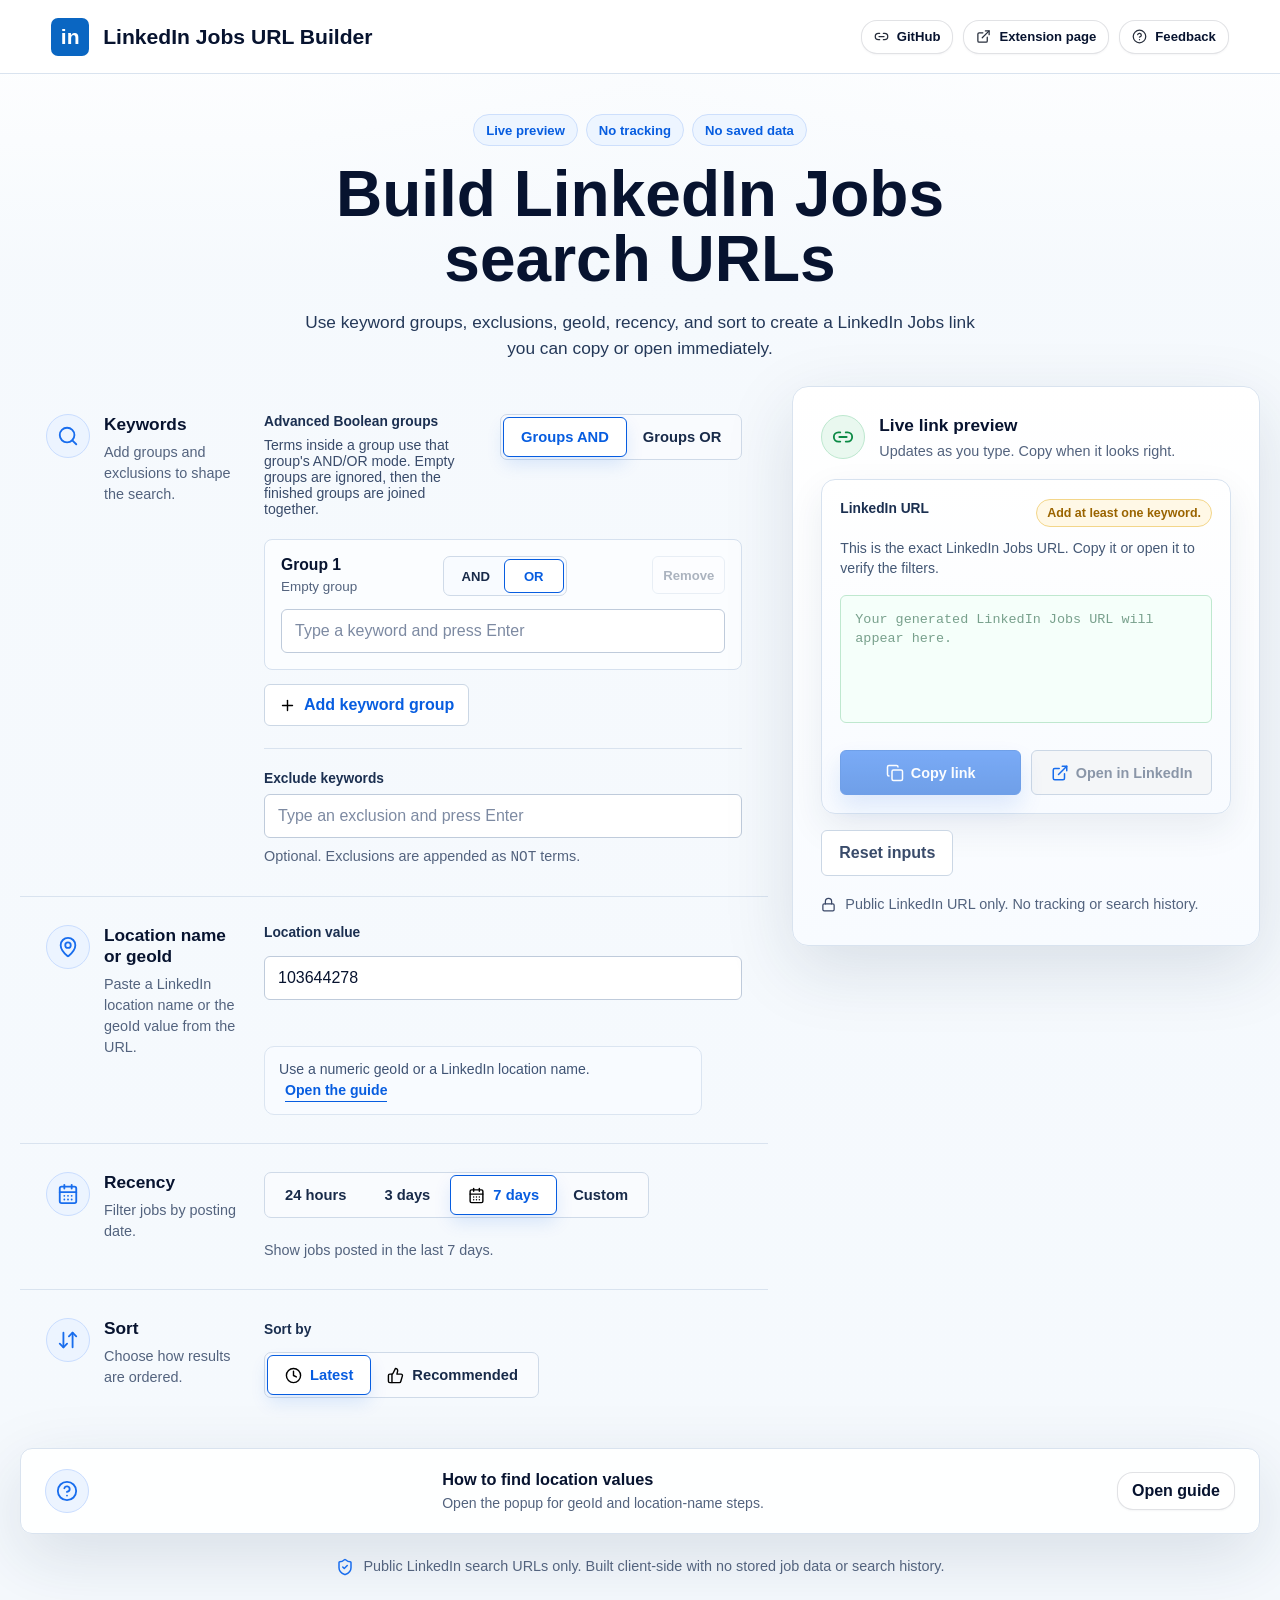
==== commit fd493260: "Refine url builder landing page" ====
--- a/landing/url-builder/index.html
+++ b/landing/url-builder/index.html
@@ -16,11 +16,20 @@
         <span class="brand-mark">in</span>
         <span>LinkedIn Jobs URL Builder</span>
       </a>
-      <nav class="topbar-signals" aria-label="Page benefits">
-        <span><img src="./assets/icons/shield-check.svg" alt=""> Client-side only</span>
-        <span><img src="./assets/icons/lock.svg" alt=""> No saved searches</span>
-        <span><img src="./assets/icons/link-2.svg" alt=""> Shareable links</span>
-      </nav>
+      <div class="topbar-ctas" aria-label="Project links">
+        <a class="topbar-cta" href="https://github.com/Ajandaghian/JobFocus_Assist" target="_blank" rel="noreferrer">
+          <img src="./assets/icons/link-2.svg" alt="">
+          <span>GitHub</span>
+        </a>
+        <a class="topbar-cta" href="https://github.com/Ajandaghian/JobFocus_Assist/blob/main/README.md" target="_blank" rel="noreferrer">
+          <img src="./assets/icons/external-link.svg" alt="">
+          <span>Extension page</span>
+        </a>
+        <a class="topbar-cta" href="https://github.com/Ajandaghian/JobFocus_Assist/issues/new" target="_blank" rel="noreferrer">
+          <img src="./assets/icons/circle-help.svg" alt="">
+          <span>Feedback</span>
+        </a>
+      </div>
     </header>
 
     <main>
@@ -91,18 +100,18 @@
             <aside class="row-label">
               <span class="row-icon"><img src="./assets/icons/map-pin.svg" alt=""></span>
               <div>
-                <h2 id="location-title">Location code</h2>
-                <p>Paste the LinkedIn geoId for the location you want to target.</p>
+                <h2 id="location-title">Location name or geoId</h2>
+                <p>Paste a LinkedIn location name or the geoId value from the URL.</p>
               </div>
             </aside>
 
             <div class="row-main location-stack">
               <label class="field-block">
-                <span class="field-label">geoId from LinkedIn URL</span>
-                <input id="geo-id" type="text" inputmode="numeric" value="103644278" autocomplete="off">
+                <span class="field-label">Location value</span>
+                <input id="geo-id" type="text" inputmode="text" value="103644278" autocomplete="off" placeholder="geoId or location name">
                 <span class="error-text" id="geo-error" role="alert"></span>
               </label>
-              <p class="field-note">Only <code>geoId</code> affects the URL. Copy it from LinkedIn's location dropdown or the search URL.</p>
+              <p class="field-note">Use a numeric geoId or a LinkedIn location name. <button class="text-link" type="button" data-open-guide>Open the guide</button></p>
             </div>
           </section>
 
@@ -145,7 +154,6 @@
                 <label><input type="radio" name="sortBy" value="DD" checked><span><img src="./assets/icons/clock.svg" alt=""> Latest</span></label>
                 <label><input type="radio" name="sortBy" value="R"><span><img src="./assets/icons/thumbs-up.svg" alt=""> Recommended</span></label>
               </div>
-              <p class="hint" id="sort-copy">Latest jobs first. Uses <code>sortBy=DD</code>.</p>
             </div>
           </section>
         </form>
@@ -177,16 +185,27 @@
         </aside>
       </section>
 
-      <section class="guide" id="geo-guide" aria-labelledby="guide-title">
-        <details class="geo-help">
-          <summary class="guide-heading">
-            <span class="row-icon"><img src="./assets/icons/circle-help.svg" alt=""></span>
+      <section class="guide guide--compact" id="geo-guide" aria-labelledby="guide-title">
+        <div class="guide-compact">
+          <span class="row-icon"><img src="./assets/icons/circle-help.svg" alt=""></span>
+          <div>
+            <h2 id="guide-title">How to find location values</h2>
+            <p>Open the popup for geoId and location-name steps.</p>
+          </div>
+          <button class="guide-launch-button" type="button" data-open-guide>Open guide</button>
+        </div>
+      </section>
+
+      <dialog id="geo-guide-dialog" class="geo-dialog" aria-labelledby="geo-guide-dialog-title">
+        <form method="dialog" class="geo-dialog__panel">
+          <div class="geo-dialog__head">
             <div>
-              <h2 id="guide-title">How to find geoId <span>(3 steps)</span></h2>
-              <p>Open this only if you need help finding the location code.</p>
-            </div>
-            <span class="guide-summary-copy">Show steps</span>
-          </summary>
+              <p class="dialog-eyebrow">Location guide</p>
+              <h2 id="geo-guide-dialog-title">How to find geoId or a location name</h2>
+              <p>Use this if you want the LinkedIn URL to target a place without guessing the value.</p>
+            </div>
+            <button class="icon-button dialog-close" value="close" type="submit" aria-label="Close guide">Close</button>
+          </div>
 
           <div class="geo-steps">
             <article class="geo-step">
@@ -202,15 +221,15 @@
 
             <article class="geo-step">
               <span class="step-number">2</span>
-              <strong>Choose a location</strong>
-              <p>Use the location dropdown and select a country, region, or city.</p>
+              <strong>Choose a location name</strong>
+              <p>Select a country, region, or city from LinkedIn's location picker. The text you see there can also work in the builder.</p>
               <div class="mini-select">United States <img src="./assets/icons/x.svg" alt=""></div>
             </article>
 
             <article class="geo-step">
               <span class="step-number">3</span>
               <strong>Copy the geoId</strong>
-              <p>Look at the URL and copy the value after <code>geoId=</code>.</p>
+              <p>If you want the numeric version, copy the value after <code>geoId=</code> in the LinkedIn URL.</p>
               <div class="mini-url">...&amp;geoId=<mark>103644278</mark>&amp;f_TPR=...</div>
             </article>
 
@@ -221,8 +240,12 @@
               </figcaption>
             </figure>
           </div>
-        </details>
-      </section>
+
+          <div class="geo-dialog__footer">
+            <button class="dialog-primary" value="close" type="submit">Done</button>
+          </div>
+        </form>
+      </dialog>
 
       <footer class="footer-note">
         <img src="./assets/icons/shield-check.svg" alt="">
--- a/landing/url-builder/styles.css
+++ b/landing/url-builder/styles.css
@@ -1271,3 +1271,277 @@
     order: -1;
   }
 }
+
+
+.topbar-ctas {
+  display: flex;
+  align-items: center;
+  flex-wrap: wrap;
+  justify-content: flex-end;
+  gap: 10px;
+}
+
+.topbar-cta {
+  display: inline-flex;
+  align-items: center;
+  gap: 8px;
+  min-height: 34px;
+  padding: 0 12px;
+  color: var(--blue-strong);
+  background: #edf5ff;
+  border: 1px solid #d0e0fb;
+  border-radius: 999px;
+  font-size: 0.82rem;
+  font-weight: 760;
+  text-decoration: none;
+  white-space: nowrap;
+}
+
+.topbar-cta:hover,
+.topbar-cta:focus-visible {
+  background: #e3efff;
+}
+
+.topbar-cta img {
+  width: 14px;
+  height: 14px;
+}
+
+.text-link {
+  display: inline-flex;
+  align-items: center;
+  padding: 0;
+  margin-left: 6px;
+  color: var(--blue-strong);
+  background: transparent;
+  border: 0;
+  border-bottom: 1px solid currentColor;
+  cursor: pointer;
+  font-weight: 760;
+}
+
+.text-link:hover,
+.text-link:focus-visible {
+  opacity: 0.85;
+}
+
+.chips:empty,
+.chip-count:empty {
+  display: none;
+}
+
+.boolean-preview.is-empty {
+  display: none;
+}
+
+.chips {
+  min-height: 0;
+}
+
+.guide--compact {
+  margin-top: 18px;
+  padding: 20px 24px;
+}
+
+.guide-compact {
+  display: flex;
+  align-items: center;
+  justify-content: space-between;
+  gap: 16px;
+}
+
+.guide-compact h2 {
+  margin: 0 0 4px;
+  font-size: 1.02rem;
+}
+
+.guide-compact p {
+  margin: 0;
+  color: var(--muted);
+  font-size: 0.88rem;
+  line-height: 1.45;
+}
+
+.guide-launch-button {
+  display: inline-flex;
+  align-items: center;
+  justify-content: center;
+  min-height: 38px;
+  padding: 0 14px;
+  color: var(--blue-strong);
+  background: #fff;
+  border: 1px solid #cbd7e5;
+  border-radius: 999px;
+  cursor: pointer;
+  font-weight: 760;
+  white-space: nowrap;
+}
+
+.guide-launch-button:hover,
+.guide-launch-button:focus-visible {
+  background: #f6f9ff;
+}
+
+.geo-dialog {
+  width: min(980px, calc(100vw - 32px));
+  padding: 0;
+  border: 0;
+  background: transparent;
+}
+
+.geo-dialog::backdrop {
+  background: rgba(15, 23, 42, 0.46);
+  backdrop-filter: blur(6px);
+}
+
+.geo-dialog__panel {
+  display: grid;
+  gap: 18px;
+  padding: 24px;
+  background: linear-gradient(180deg, #ffffff 0%, #f8fbff 100%);
+  border: 1px solid var(--line);
+  border-radius: 18px;
+  box-shadow: var(--shadow);
+}
+
+.geo-dialog__head {
+  display: flex;
+  align-items: flex-start;
+  justify-content: space-between;
+  gap: 16px;
+}
+
+.dialog-eyebrow {
+  margin: 0 0 6px;
+  color: var(--blue-strong);
+  font-size: 0.8rem;
+  font-weight: 800;
+  letter-spacing: 0.01em;
+  text-transform: uppercase;
+}
+
+.geo-dialog__head h2 {
+  margin: 0 0 8px;
+  font-size: 1.2rem;
+}
+
+.geo-dialog__head p:last-child {
+  margin: 0;
+  color: var(--muted);
+  font-size: 0.92rem;
+  line-height: 1.45;
+}
+
+.dialog-close {
+  flex: 0 0 auto;
+}
+
+.geo-dialog__footer {
+  display: flex;
+  justify-content: flex-end;
+}
+
+.dialog-primary {
+  display: inline-flex;
+  align-items: center;
+  justify-content: center;
+  min-height: 40px;
+  padding: 0 16px;
+  color: #fff;
+  background: linear-gradient(180deg, #1269f0, #0055d6);
+  border: 1px solid #0055d6;
+  border-radius: 999px;
+  box-shadow: 0 12px 24px rgba(7, 93, 224, 0.22);
+  font-weight: 800;
+  cursor: pointer;
+}
+
+.dialog-primary:hover,
+.dialog-primary:focus-visible {
+  filter: brightness(1.02);
+}
+
+@media (max-width: 1030px) {
+  .topbar-ctas {
+    justify-content: flex-start;
+  }
+}
+
+@media (max-width: 760px) {
+  .topbar-ctas {
+    justify-content: flex-start;
+  }
+
+  .guide-compact,
+  .geo-dialog__head {
+    flex-direction: column;
+    align-items: stretch;
+  }
+
+  .guide-launch-button,
+  .dialog-primary {
+    width: 100%;
+  }
+
+  .geo-dialog {
+    width: calc(100vw - 20px);
+  }
+
+  .geo-dialog__panel {
+    padding: 18px;
+  }
+
+  .text-link {
+    margin-left: 0;
+    margin-top: 6px;
+  }
+}
+
+
+.topbar-cta,
+.guide-launch-button,
+.dialog-primary {
+  background: #ffffff;
+  border: 1px solid rgba(15, 23, 42, 0.12);
+  color: var(--ink);
+  box-shadow: 0 1px 2px rgba(15, 23, 42, 0.04);
+}
+
+.topbar-cta:hover,
+.topbar-cta:focus-visible,
+.guide-launch-button:hover,
+.guide-launch-button:focus-visible,
+.dialog-primary:hover,
+.dialog-primary:focus-visible {
+  background: #f8fbff;
+}
+
+.topbar-cta {
+  border-radius: 16px;
+  font-weight: 700;
+}
+
+.topbar-cta img {
+  width: 15px;
+  height: 15px;
+  filter: invert(14%) sepia(17%) saturate(1016%) hue-rotate(182deg) brightness(93%) contrast(89%);
+}
+
+.guide-launch-button,
+.dialog-primary {
+  border-radius: 16px;
+  font-weight: 700;
+}
+
+.dialog-primary {
+  min-height: 42px;
+}
+
+.topbar-cta:hover,
+.topbar-cta:focus-visible,
+.guide-launch-button:hover,
+.guide-launch-button:focus-visible,
+.dialog-primary:hover,
+.dialog-primary:focus-visible {
+  box-shadow: 0 4px 12px rgba(15, 23, 42, 0.08);
+}
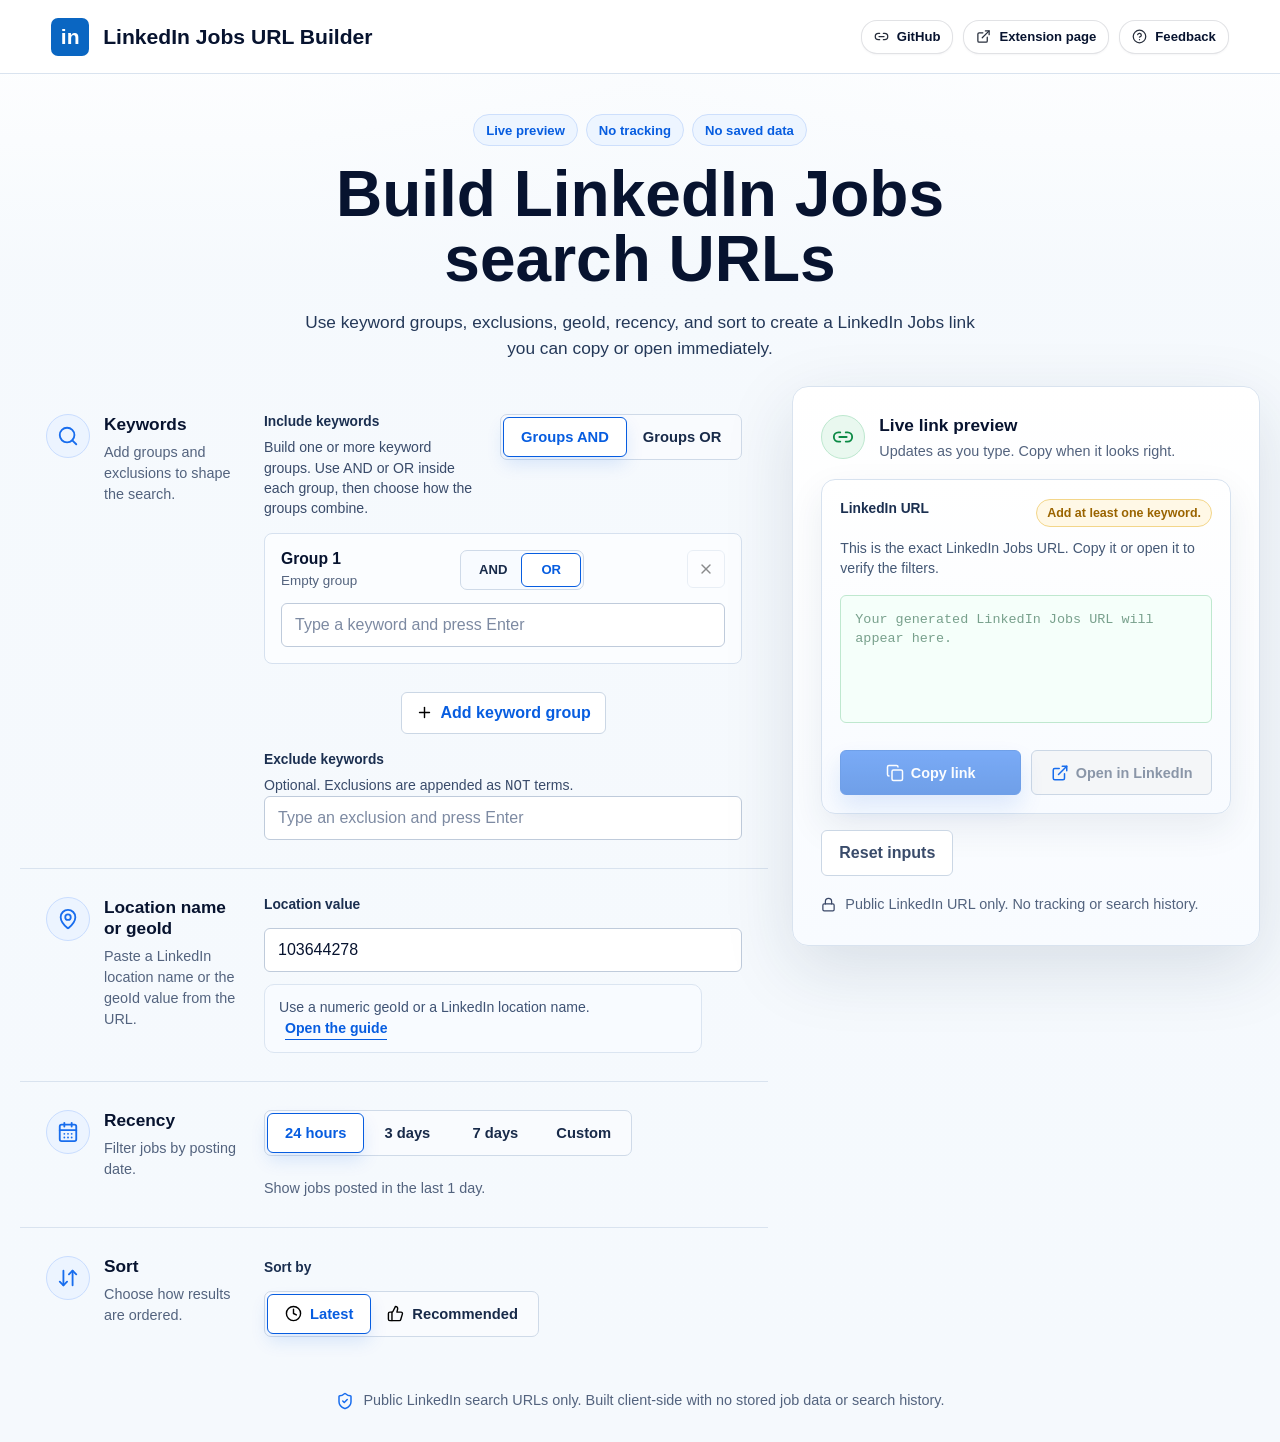
==== commit 3ab572ac: "Refine URL builder layout" ====
--- a/landing/url-builder/index.html
+++ b/landing/url-builder/index.html
@@ -8,7 +8,7 @@
       name="description"
       content="Build LinkedIn Jobs search URLs from keyword groups, exclusions, geoId, recency, and sort. Client-side only."
     >
-    <link rel="stylesheet" href="./styles.css?v=advanced-boolean-2">
+    <link rel="stylesheet" href="./styles.css?v=advanced-boolean-3">
   </head>
   <body>
     <header class="topbar">
@@ -55,38 +55,44 @@
             </aside>
 
             <div class="row-main">
-              <div class="mode-line">
-                <div>
-                  <span class="field-label">Advanced Boolean groups</span>
-                  <p>Terms inside a group use that group's AND/OR mode. Empty groups are ignored, then the finished groups are joined together.</p>
-                </div>
-                <div class="segmented compact-segmented" role="radiogroup" aria-label="Join groups with">
-                  <label>
-                    <input type="radio" name="groupJoin" value="AND" checked>
-                    <span>Groups AND</span>
-                  </label>
-                  <label>
-                    <input type="radio" name="groupJoin" value="OR">
-                    <span>Groups OR</span>
-                  </label>
-                </div>
-              </div>
-
-              <div class="group-stack" id="group-stack" aria-live="polite"></div>
-
-              <button class="secondary-button add-group-button" id="add-group-button" type="button">
-                <img src="./assets/icons/plus.svg" alt="">
-                Add keyword group
-              </button>
-
-              <div class="divider"></div>
-
-              <div class="term-block">
-                <label class="field-label" for="exclude-input">Exclude keywords</label>
-                <input id="exclude-input" class="term-input" type="text" autocomplete="off" placeholder="Type an exclusion and press Enter">
-                <p class="hint">Optional. Exclusions are appended as <code>NOT</code> terms.</p>
-                <div class="chips" id="exclude-chips" aria-live="polite"></div>
-                <p class="chip-count" id="exclude-hint"></p>
+              <div class="keyword-sections">
+                <section class="keyword-section keyword-section--include" aria-labelledby="include-keywords-title">
+                  <div class="section-head">
+                    <div>
+                      <span class="field-label" id="include-keywords-title">Include keywords</span>
+                      <p>Build one or more keyword groups. Use AND or OR inside each group, then choose how the groups combine.</p>
+                    </div>
+                    <div class="segmented compact-segmented" role="radiogroup" aria-label="Join groups with">
+                      <label>
+                        <input type="radio" name="groupJoin" value="AND" checked>
+                        <span>Groups AND</span>
+                      </label>
+                      <label>
+                        <input type="radio" name="groupJoin" value="OR">
+                        <span>Groups OR</span>
+                      </label>
+                    </div>
+                  </div>
+
+                  <div class="group-stack" id="group-stack" aria-live="polite"></div>
+
+                  <div class="add-group-row">
+                    <button class="secondary-button add-group-button" id="add-group-button" type="button">
+                      <img src="./assets/icons/plus.svg" alt="">
+                      Add keyword group
+                    </button>
+                  </div>
+                </section>
+
+                <section class="keyword-section keyword-section--exclude" aria-labelledby="exclude-keywords-title">
+                  <div class="term-block">
+                    <span class="field-label" id="exclude-keywords-title">Exclude keywords</span>
+                    <p class="section-copy">Optional. Exclusions are appended as <code>NOT</code> terms.</p>
+                    <input id="exclude-input" class="term-input" type="text" autocomplete="off" placeholder="Type an exclusion and press Enter">
+                    <div class="chips" id="exclude-chips" aria-live="polite"></div>
+                    <p class="chip-count" id="exclude-hint"></p>
+                  </div>
+                </section>
               </div>
 
               <div class="boolean-preview">
@@ -109,7 +115,6 @@
               <label class="field-block">
                 <span class="field-label">Location value</span>
                 <input id="geo-id" type="text" inputmode="text" value="103644278" autocomplete="off" placeholder="geoId or location name">
-                <span class="error-text" id="geo-error" role="alert"></span>
               </label>
               <p class="field-note">Use a numeric geoId or a LinkedIn location name. <button class="text-link" type="button" data-open-guide>Open the guide</button></p>
             </div>
@@ -126,9 +131,9 @@
 
             <div class="row-main compact-main">
               <div class="button-group" role="radiogroup" aria-label="Recency">
-                <label><input type="radio" name="recency" value="1"><span>24 hours</span></label>
+                <label><input type="radio" name="recency" value="1" checked><span>24 hours</span></label>
                 <label><input type="radio" name="recency" value="3"><span>3 days</span></label>
-                <label><input type="radio" name="recency" value="7" checked><span><img src="./assets/icons/calendar-days.svg" alt=""> 7 days</span></label>
+                <label><input type="radio" name="recency" value="7"><span>7 days</span></label>
                 <label><input type="radio" name="recency" value="custom"><span>Custom</span></label>
               </div>
               <label class="custom-days" id="custom-days-wrap">
@@ -183,17 +188,6 @@
           <button class="reset-button" id="reset-button" type="button">Reset inputs</button>
           <p class="privacy-note"><img src="./assets/icons/lock.svg" alt=""> Public LinkedIn URL only. No tracking or search history.</p>
         </aside>
-      </section>
-
-      <section class="guide guide--compact" id="geo-guide" aria-labelledby="guide-title">
-        <div class="guide-compact">
-          <span class="row-icon"><img src="./assets/icons/circle-help.svg" alt=""></span>
-          <div>
-            <h2 id="guide-title">How to find location values</h2>
-            <p>Open the popup for geoId and location-name steps.</p>
-          </div>
-          <button class="guide-launch-button" type="button" data-open-guide>Open guide</button>
-        </div>
       </section>
 
       <dialog id="geo-guide-dialog" class="geo-dialog" aria-labelledby="geo-guide-dialog-title">
@@ -230,7 +224,6 @@
               <span class="step-number">3</span>
               <strong>Copy the geoId</strong>
               <p>If you want the numeric version, copy the value after <code>geoId=</code> in the LinkedIn URL.</p>
-              <div class="mini-url">...&amp;geoId=<mark>103644278</mark>&amp;f_TPR=...</div>
             </article>
 
             <figure class="guide-visual">
@@ -253,6 +246,6 @@
       </footer>
     </main>
 
-    <script src="./app.js?v=advanced-boolean-2" defer></script>
+    <script src="./app.js?v=advanced-boolean-3" defer></script>
   </body>
 </html>
--- a/landing/url-builder/styles.css
+++ b/landing/url-builder/styles.css
@@ -359,6 +359,36 @@
   gap: 14px;
 }
 
+.keyword-sections {
+  display: grid;
+  gap: 18px;
+}
+
+.keyword-section {
+  display: grid;
+  gap: 14px;
+}
+
+.section-head {
+  display: flex;
+  align-items: flex-start;
+  justify-content: space-between;
+  gap: 20px;
+}
+
+.section-head p,
+.section-copy {
+  margin: 7px 0 0;
+  color: #394b6a;
+  font-size: 0.88rem;
+  line-height: 1.45;
+}
+
+.add-group-row {
+  display: flex;
+  justify-content: center;
+}
+
 .keyword-group {
   padding: 16px;
   background: #fbfdff;
@@ -420,15 +450,21 @@
 }
 
 .icon-button {
+  display: inline-grid;
+  place-items: center;
+  width: 38px;
   min-height: 38px;
-  padding: 0 10px;
+  padding: 0;
   color: #4b5b73;
   background: #fff;
   border: 1px solid #d2ddea;
   border-radius: 6px;
-  font-size: 0.82rem;
-  font-weight: 760;
   cursor: pointer;
+}
+
+.icon-button img {
+  width: 16px;
+  height: 16px;
 }
 
 .icon-button:disabled {
@@ -459,6 +495,10 @@
 .secondary-button img {
   width: 17px;
   height: 17px;
+}
+
+.add-group-button {
+  justify-self: center;
 }
 
 .term-input,
@@ -959,7 +999,7 @@
 
 .geo-steps {
   display: grid;
-  grid-template-columns: 1fr 1fr 1.2fr 1.6fr;
+  grid-template-columns: 1fr 1fr 1fr 1.15fr;
   gap: 20px;
   align-items: stretch;
 }
@@ -967,21 +1007,26 @@
 .geo-step {
   position: relative;
   min-width: 0;
-  padding-left: 44px;
+  padding-left: 46px;
+  padding-right: 18px;
   border-right: 1px solid var(--line);
+}
+
+.geo-step:nth-child(3) {
+  border-right: 0;
 }
 
 .geo-step strong {
   display: block;
   margin-bottom: 8px;
+  font-size: 1rem;
+}
+
+.geo-step p {
+  min-height: 52px;
+  margin: 0 0 16px;
+  color: var(--muted);
   font-size: 0.92rem;
-}
-
-.geo-step p {
-  min-height: 42px;
-  margin: 0 0 14px;
-  color: var(--muted);
-  font-size: 0.84rem;
   line-height: 1.45;
 }
 
@@ -990,13 +1035,13 @@
   left: 0;
   top: 0;
   display: grid;
-  width: 30px;
-  height: 30px;
+  width: 32px;
+  height: 32px;
   place-items: center;
   color: #fff;
   background: var(--blue);
   border-radius: 999px;
-  font-size: 0.86rem;
+  font-size: 0.9rem;
   font-weight: 850;
 }
 
@@ -1006,14 +1051,14 @@
   display: flex;
   align-items: center;
   gap: 8px;
-  min-height: 44px;
-  padding: 9px 10px;
+  min-height: 54px;
+  padding: 12px 12px;
   background: #fff;
   border: 1px solid #d6e1ef;
-  border-radius: 6px;
-  box-shadow: 0 8px 20px rgba(26, 48, 78, 0.08);
+  border-radius: 10px;
+  box-shadow: 0 10px 22px rgba(26, 48, 78, 0.08);
   color: #243858;
-  font-size: 0.8rem;
+  font-size: 0.88rem;
 }
 
 .brand-mark.small {
@@ -1073,19 +1118,24 @@
 .guide-visual {
   margin: 0;
   text-align: center;
+  align-self: stretch;
+  display: grid;
+  align-content: center;
+  justify-items: stretch;
 }
 
 .guide-art {
   width: 100%;
+  max-width: 100%;
   border: 1px solid #d8e3ef;
   border-radius: 8px;
   box-shadow: 0 14px 34px rgba(26, 48, 78, 0.13);
 }
 
 .guide-visual figcaption {
-  margin-top: 10px;
+  margin-top: 12px;
   color: #394b6a;
-  font-size: 0.86rem;
+  font-size: 0.97rem;
   line-height: 1.45;
 }
 
@@ -1154,6 +1204,10 @@
   .geo-step:nth-child(2) {
     border-right: 0;
   }
+
+  .geo-step:nth-child(3) {
+    border-right: 1px solid var(--line);
+  }
 }
 
 @media (max-width: 760px) {
@@ -1204,6 +1258,11 @@
 
   .mode-line,
   .url-card-head {
+    flex-direction: column;
+    align-items: stretch;
+  }
+
+  .section-head {
     flex-direction: column;
     align-items: stretch;
   }
@@ -1383,7 +1442,8 @@
 }
 
 .geo-dialog {
-  width: min(980px, calc(100vw - 32px));
+  width: min(1540px, calc(100vw - 24px));
+  max-height: calc(100vh - 24px);
   padding: 0;
   border: 0;
   background: transparent;
@@ -1396,19 +1456,20 @@
 
 .geo-dialog__panel {
   display: grid;
-  gap: 18px;
-  padding: 24px;
+  gap: 22px;
+  padding: 40px 44px 34px;
   background: linear-gradient(180deg, #ffffff 0%, #f8fbff 100%);
   border: 1px solid var(--line);
-  border-radius: 18px;
+  border-radius: 28px;
   box-shadow: var(--shadow);
+  overflow: auto;
 }
 
 .geo-dialog__head {
   display: flex;
   align-items: flex-start;
   justify-content: space-between;
-  gap: 16px;
+  gap: 24px;
 }
 
 .dialog-eyebrow {
@@ -1422,13 +1483,13 @@
 
 .geo-dialog__head h2 {
   margin: 0 0 8px;
-  font-size: 1.2rem;
+  font-size: 1.38rem;
 }
 
 .geo-dialog__head p:last-child {
   margin: 0;
   color: var(--muted);
-  font-size: 0.92rem;
+  font-size: 1rem;
   line-height: 1.45;
 }
 
@@ -1439,6 +1500,7 @@
 .geo-dialog__footer {
   display: flex;
   justify-content: flex-end;
+  padding-top: 4px;
 }
 
 .dialog-primary {
@@ -1485,6 +1547,7 @@
 
   .geo-dialog {
     width: calc(100vw - 20px);
+    max-height: calc(100vh - 20px);
   }
 
   .geo-dialog__panel {
